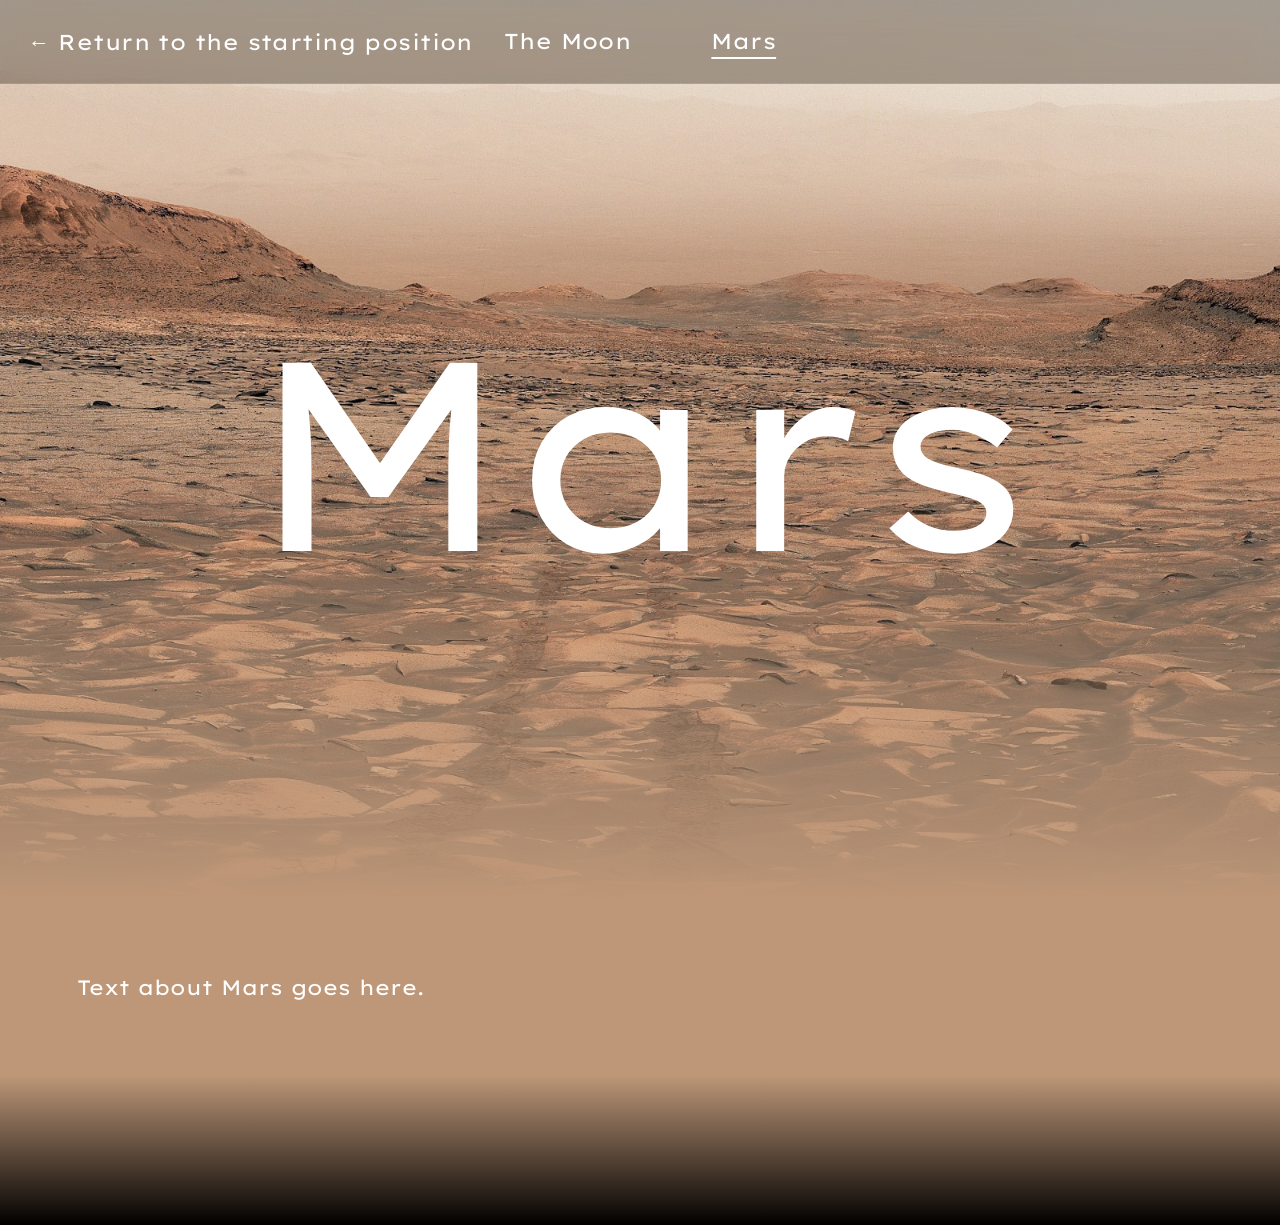
==== website/mars.html @ 8411e40c "Added moon.html, edited style.css, organized the code & separated it from images and other text file" ====
<!DOCTYPE html>
<html lang="en">
<head>
  <meta charset="UTF-8">
  <meta name="viewport" content="width=device-width, initial-scale=1.0">
  <title>Mars</title>

  <!-- Load the Lexend Exa font from Google Fonts -->
  <link rel="preconnect" href="https://fonts.googleapis.com">
  <link rel="preconnect" href="https://fonts.gstatic.com" crossorigin>
  <link href="https://fonts.googleapis.com/css2?family=Lexend+Exa:wght@300;400;500;700&display=swap" rel="stylesheet">

  <!-- Our own styles -->
  <link rel="stylesheet" href="style.css">
</head>
<body class="page-mars">

  <!-- Frosted top bar, stays on screen while scrolling -->
  <nav class="topbar">
    <a href="index.html" class="return-link">&larr; Return to the starting position</a>

    <div class="nav-center">
      <a href="moon.html">The Moon</a>
      <a href="mars.html" class="active">Mars</a>
    </div>
  </nav>

  <!-- Big picture at the top with "Mars" in the middle -->
  <header class="hero">
    <h1>Mars</h1>
  </header>

  <!-- Your actual page content goes here -->
  <main class="content">
    <p>Text about Mars goes here.</p>
  </main>

  <!-- Short fade from the page color into black at the very end -->
  <div class="fade-to-black"></div>

</body>
</html>
---- website/style.css ----
/* ---------- Page colors (each planet page picks its own) ---------- */

.page-mars {
  --page-color: #be9778;
  --page-color-clear: rgba(190, 151, 120, 0);
  --hero-image: url('images/mars.jpg');
}

.page-moon {
  --page-color: #8c8c8c;                 /* placeholder grey, change it! */
  --page-color-clear: rgba(140, 140, 140, 0);
  --hero-image: url('images/moon.jpg');
}

/* ---------- Whole page ---------- */

* {
  box-sizing: border-box;
}

html {
  scroll-behavior: smooth;
}

body {
  margin: 0;
  background-color: var(--page-color);
  color: #ffffff;
  font-family: 'Lexend Exa', sans-serif;
  line-height: 1.6;
}

/* ---------- Frosted top bar ---------- */

.topbar {
  position: fixed;
  top: 0;
  left: 0;
  width: 100%;
  height: 84px;                      /* about 1.5 cm on your screen (70px = 1.25 cm) */
  z-index: 1000;

  display: flex;
  justify-content: center;
  align-items: center;

  background: rgba(30, 20, 15, 0.35);
  backdrop-filter: blur(14px) saturate(140%);
  -webkit-backdrop-filter: blur(14px) saturate(140%);
  border-bottom: 1px solid rgba(255, 255, 255, 0.12);
}

.topbar a {
  color: #ffffff;
  text-decoration: none;
  font-size: 1.35rem;
  letter-spacing: 0.02em;
  transition: opacity 0.2s;
}

.topbar a:hover {
  opacity: 0.7;
}

.return-link {
  position: absolute;
  left: 28px;
  top: 50%;
  transform: translateY(-50%);
}

.nav-center {
  display: flex;
  gap: 80px;
}

.nav-center a.active {
  text-decoration: underline;
  text-underline-offset: 8px;
}

/* ---------- Picture at the top ---------- */

.hero {
  height: 100vh;
  display: flex;
  justify-content: center;
  align-items: center;

  background-image:
    linear-gradient(to bottom, var(--page-color-clear) 55%, var(--page-color) 100%),
    var(--hero-image);
  background-size: cover;
  background-position: center;
}

.hero h1 {
  margin: 0;
  font-size: clamp(5rem, 21vw, 20rem);
  font-weight: 400;
  color: #ffffff;
}

/* ---------- Page content ---------- */

.content {
  max-width: 1400px;
  margin: 0 auto;
  padding: 50px 6vw;
  font-size: 1.3rem;
}

/* ---------- Fade into black at the end ---------- */

.fade-to-black {
  height: 150px;
  background: linear-gradient(to bottom, var(--page-color), #000000);
}
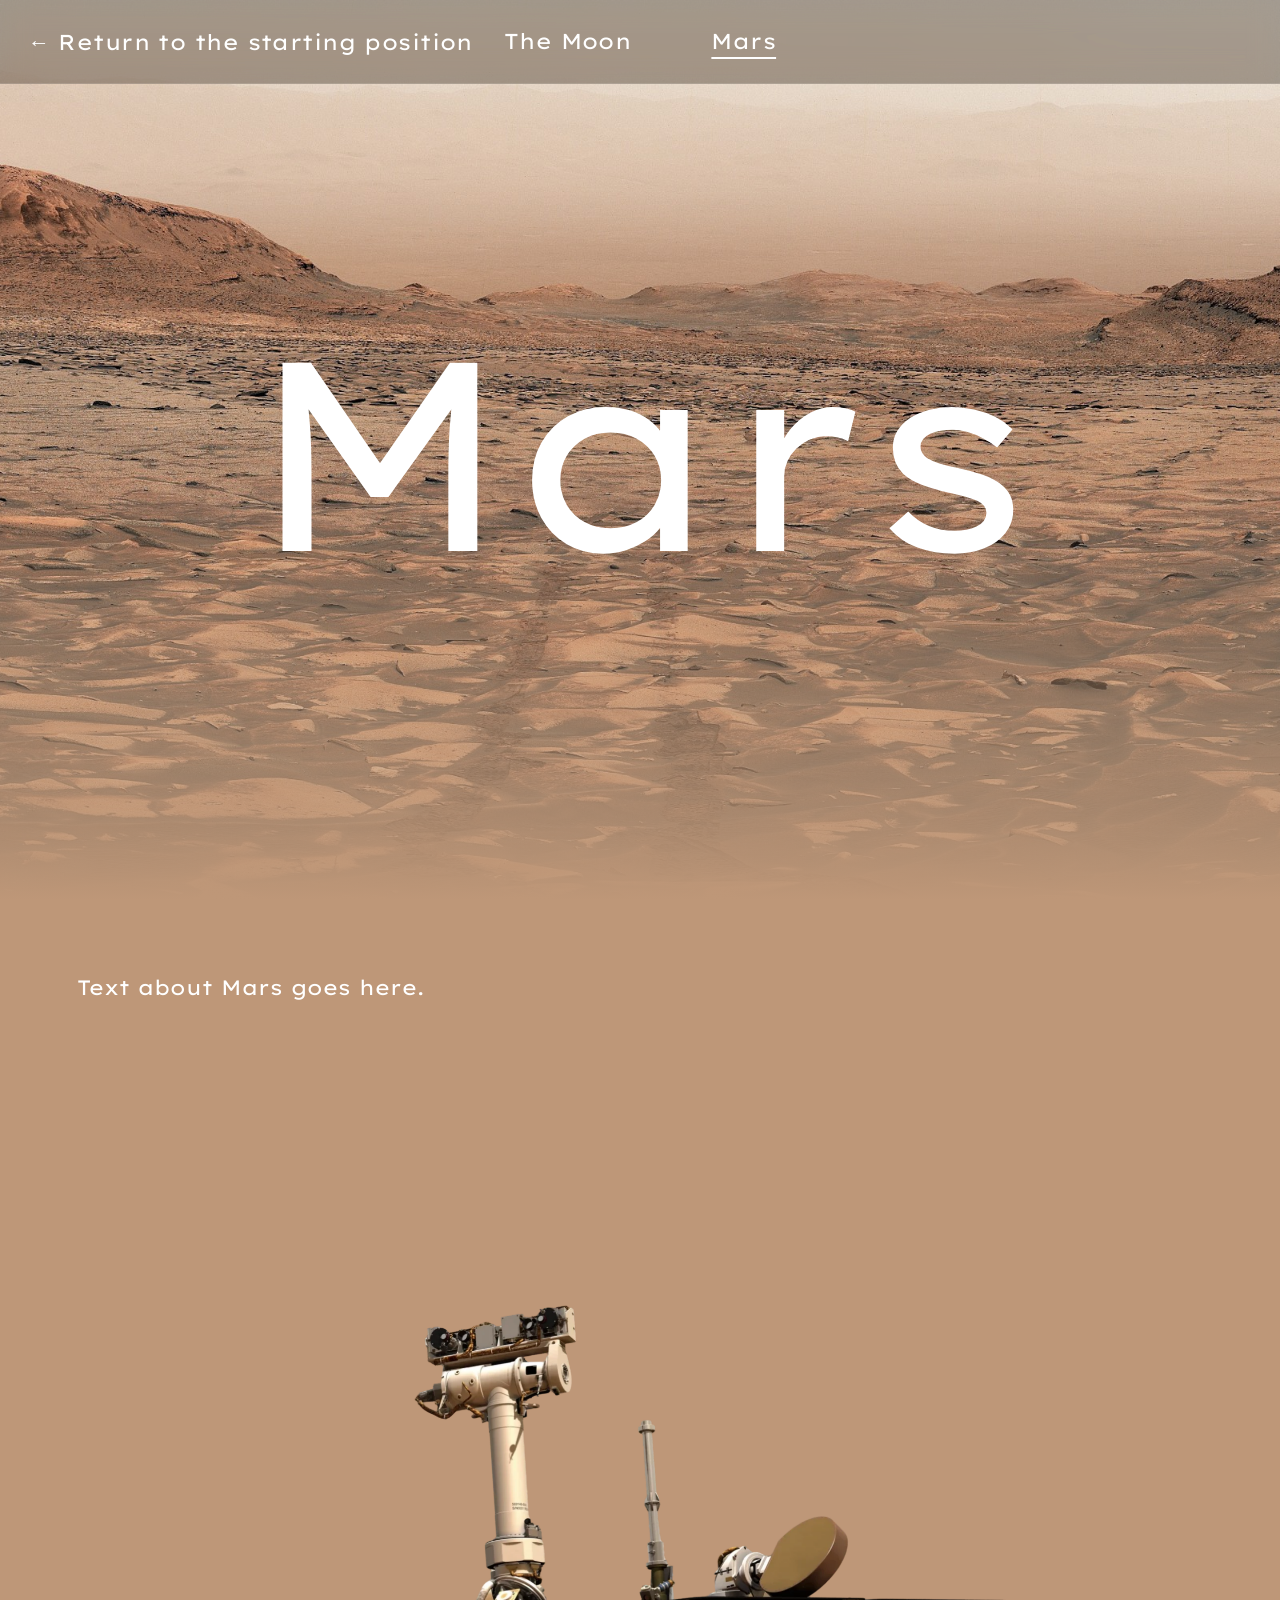
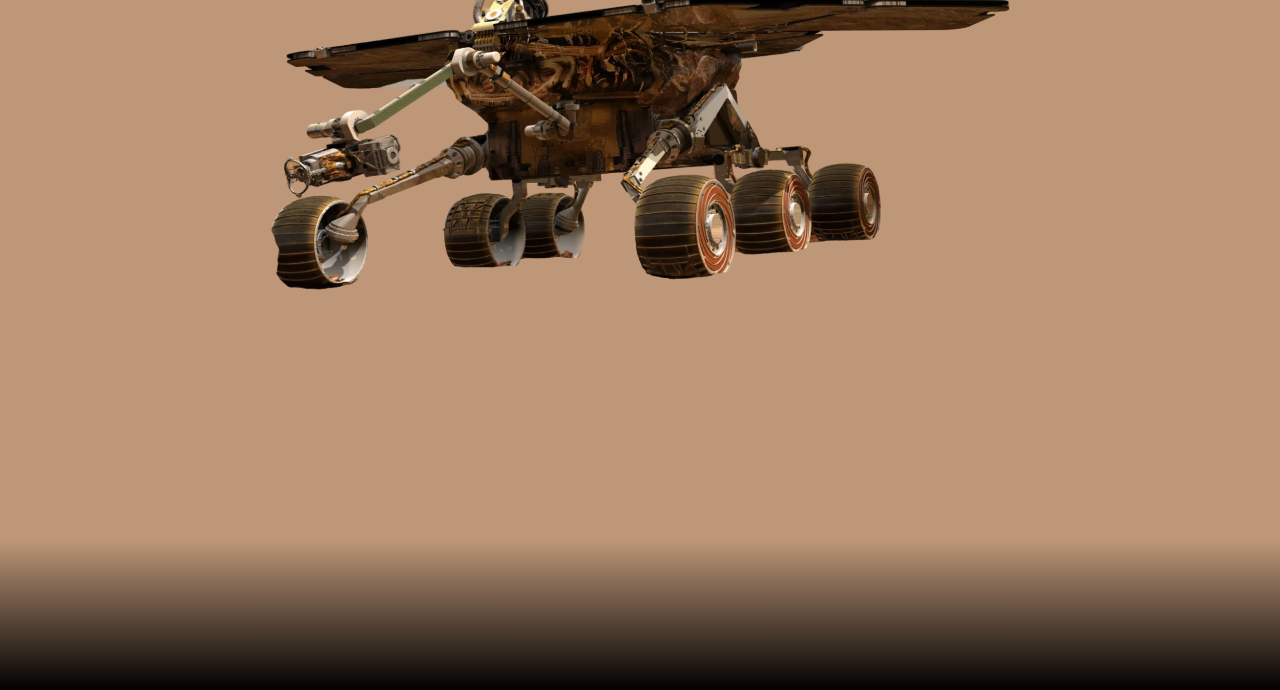
==== commit e91e7684: "Added an outline to some of the rover's part (Spirit & Oppy), not finished though. The dialogues' te" ====
--- a/website/mars.html
+++ b/website/mars.html
@@ -12,6 +12,8 @@
 
   <!-- Our own styles -->
   <link rel="stylesheet" href="style.css">
+  <!-- NEW: styles for the rover + dialogs -->
+  <link rel="stylesheet" href="rover.css">
 </head>
 <body class="page-mars">
 
@@ -33,10 +35,75 @@
   <!-- Your actual page content goes here -->
   <main class="content">
     <p>Text about Mars goes here.</p>
+
+    <!-- NEW: the rover. Hover a part to peek, click it to keep the dialog open -->
+    <section class="rover-section">
+      <div class="rover">
+
+        <!-- The whole rover picture -->
+        <img class="rover-img" src="images/rover.webp" alt="A Mars Exploration Rover">
+
+        <!-- Clickable parts. clip-path = a rough area around the part;
+             the white outline itself hugs the real edges of the picture. -->
+        <div class="part" data-part="wheels">
+          <img src="images/rover.webp" alt="" style="clip-path: polygon(0% 100%, 0% 83.2%, 10.9% 83.2%, 13.2% 82.1%, 19.1% 79.8%, 22.4% 77.1%, 24.4% 73.4%, 26.4% 71.8%, 29.8% 71.6%, 29.8% 80.3%, 47.7% 80.3%, 48.8% 78.4%, 50.3% 75%, 52.1% 71.5%, 55.4% 70.5%, 60.6% 63.8%, 62.2% 63.8%, 65.7% 74%, 72.6% 73.8%, 83.2% 77.1%, 83.2% 100%)">
+        </div>
+
+        <div class="part" data-part="pancam">
+          <img src="images/rover.webp" alt="" style="clip-path: polygon(19.8% 0%, 43.6% 0%, 43.6% 8.2%, 38% 9.2%, 21.1% 11.9%, 19.8% 11.9%)">
+        </div>
+
+        <!-- Dialogs. data-part must match the part above it belongs to. -->
+        <div class="info" data-part="wheels">
+          <div class="bubble">
+            <h3>Rocker-bogie system</h3>
+            <div class="bubble-body">
+              <img src="images/mars.jpg" alt="">
+              <p>Mobility system had to fit inside the lander for the journey to Mars. After landing, it unfolded and locked into place so the rovers could drive away.</p>
+            </div>
+          </div>
+        </div>
+
+        <div class="info" data-part="pancam">
+          <div class="bubble">
+            <h3>Pancam</h3>
+            <div class="bubble-body">
+              <p>To make a color picture, the Pancam takes three pictures of the same scene: one through a <span class="c-red">red</span> filter, <span class="c-green">green</span> filter, <span class="c-blue">blue</span> filter, and combines them into one color image.</p>
+              <img src="images/mars.jpg" alt="">
+            </div>
+          </div>
+          <!-- Optional extra box under the rover. Delete it if a part doesn't need one. -->
+          <div class="note">
+            <p>The cameras also use filters that detect light at wavelengths from about 400 to 1,100 nanometres. Some of this light, called near-infrared, is invisible to our eyes. Different rocks and soils reflect light differently at different wavelengths and identify them.</p>
+            <img src="images/mars.jpg" alt="">
+          </div>
+        </div>
+
+      </div>
+    </section>
   </main>
 
   <!-- Short fade from the page color into black at the very end -->
   <div class="fade-to-black"></div>
 
+  <!-- NEW: the filter that draws the thick outline around rover parts -->
+  <svg width="0" height="0" style="position: absolute" aria-hidden="true">
+    <filter id="rover-outline" x="-10%" y="-10%" width="120%" height="120%">
+      <feGaussianBlur in="SourceAlpha" stdDeviation="4"/>
+      <feComponentTransfer result="fat">
+        <feFuncA type="linear" slope="20" intercept="-1"/>
+      </feComponentTransfer>
+      <feFlood flood-color="#ffffff"/>
+      <feComposite in2="fat" operator="in"/>
+      <feMerge>
+        <feMergeNode/>
+        <feMergeNode in="SourceGraphic"/>
+      </feMerge>
+    </filter>
+  </svg>
+
+  <!-- NEW: makes the rover parts clickable -->
+  <script src="rover.js"></script>
+
 </body>
 </html>
--- a/website/style.css
+++ b/website/style.css
@@ -1,15 +1,17 @@
-/* ---------- Page colors (each planet page picks its own) ---------- */
+/* ---------- Page settings (each page picks its own) ---------- */
 
 .page-mars {
   --page-color: #be9778;
-  --page-color-clear: rgba(190, 151, 120, 0);
   --hero-image: url('images/mars.jpg');
+  --hero-overlay: linear-gradient(to bottom, rgba(190, 151, 120, 0) 55%, #be9778 100%);
+  --bar-tint: rgba(30, 20, 15, 0.35);      /* warm brown tint */
 }
 
 .page-moon {
-  --page-color: #8c8c8c;                 /* placeholder grey, change it! */
-  --page-color-clear: rgba(140, 140, 140, 0);
+  --page-color: #010101;
   --hero-image: url('images/moon.jpg');
+  --hero-overlay: none;                     /* photo already ends in black, no blend */
+  --bar-tint: rgba(20, 20, 20, 0.35);      /* neutral grey tint */
 }
 
 /* ---------- Whole page ---------- */
@@ -44,10 +46,11 @@
   justify-content: center;
   align-items: center;
 
-  background: rgba(30, 20, 15, 0.35);
+  background: var(--bar-tint, rgba(30, 20, 15, 0.35));
   backdrop-filter: blur(14px) saturate(140%);
   -webkit-backdrop-filter: blur(14px) saturate(140%);
   border-bottom: 1px solid rgba(255, 255, 255, 0.12);
+  view-transition-name: topbar;      /* keeps the bar steady when switching pages */
 }
 
 .topbar a {
@@ -87,9 +90,7 @@
   justify-content: center;
   align-items: center;
 
-  background-image:
-    linear-gradient(to bottom, var(--page-color-clear) 55%, var(--page-color) 100%),
-    var(--hero-image);
+  background-image: var(--hero-overlay), var(--hero-image);
   background-size: cover;
   background-position: center;
 }
@@ -99,6 +100,19 @@
   font-size: clamp(5rem, 21vw, 20rem);
   font-weight: 400;
   color: #ffffff;
+  user-select: none;
+  animation: rise-in 0.6s cubic-bezier(0.22, 1, 0.36, 1) both;
+}
+
+@keyframes rise-in {
+  from {
+    opacity: 0;
+    transform: translateY(40px) scale(0.92);
+  }
+  to {
+    opacity: 1;
+    transform: translateY(0) scale(1);
+  }
 }
 
 /* ---------- Page content ---------- */
@@ -114,5 +128,28 @@
 
 .fade-to-black {
   height: 150px;
-  background: linear-gradient(to bottom, var(--page-color), #000000);
+  background: linear-gradient(to bottom, var(--page-color), var(--end-color, #000000));
 }
+
+/* ---------- Smooth switching between pages ---------- */
+
+@view-transition {
+  navigation: auto;
+}
+
+::view-transition-old(root),
+::view-transition-new(root) {
+  animation-duration: 0.4s;
+}
+
+/* ---------- Respect people who turn off animations ---------- */
+
+@media (prefers-reduced-motion: reduce) {
+  .hero h1 {
+    animation: none;
+  }
+
+  @view-transition {
+    navigation: none;
+  }
+}
--- a/website/rover.css
+++ b/website/rover.css
@@ -0,0 +1,176 @@
+/* ==========================================================
+   ROVER + DIALOGS  (Mars page)
+   Hover a part = peek at it.  Click a part = it stays open.
+   ========================================================== */
+
+/* Space above the rover (for the dialog) and below it (for the note) */
+.rover-section {
+  padding: 270px 0 190px;
+}
+
+/* The box everything is positioned in. Same size as the rover picture. */
+.rover {
+  position: relative;
+  max-width: 760px;
+  margin: 0 auto;
+
+  /* Where the top of the rover's head is, in % of the picture.
+     The dialog's little arrow points here. */
+  --head-x: 31.7%;
+  --head-top: 1.2%;
+}
+
+.rover img {
+  display: block;
+  width: 100%;
+  height: auto;
+  user-select: none;
+  -webkit-user-drag: none;
+}
+
+/* ---------- Clickable parts + their outline ---------- */
+
+/* Each part is a copy of the rover picture laid exactly on top,
+   cut down to just that part (clip-path in the HTML).
+   The SVG filter #rover-outline draws a thick white line
+   around whatever is left, so it hugs the real shape. */
+.part {
+  position: absolute;
+  inset: 0;
+  opacity: 0;                         /* invisible until hovered/clicked */
+  pointer-events: none;               /* only the cut-out picture is clickable... */
+  filter: url(#rover-outline) drop-shadow(0 3px 6px rgba(60, 30, 10, 0.35));
+}
+
+.part img {
+  pointer-events: auto;               /* ...this one */
+  cursor: pointer;
+}
+
+.part.on {
+  opacity: 1;
+  animation: rover-fade-in 0.2s ease-out;
+}
+
+/* ---------- The dialog ---------- */
+
+/* One .info per part. Covers the rover box so its children can be
+   placed relative to the rover. The shadow goes on this wrapper so
+   the bubble and its arrow share one smooth shadow. */
+.info {
+  display: none;
+  position: absolute;
+  inset: 0;
+  z-index: 5;
+  pointer-events: none;               /* don't block hovering the parts */
+  color: #5b3a24;
+  font-size: 0.85rem;
+  line-height: 1.55;
+  filter: drop-shadow(0 8px 14px rgba(70, 35, 15, 0.28));
+}
+
+.info.on {
+  display: block;
+  animation: rover-pop-in 0.25s ease-out;    /* fade in only, no fade out */
+}
+
+/* The arrow under the bubble, pointing at the rover's head */
+.info::after {
+  content: '';
+  position: absolute;
+  left: var(--head-x);
+  bottom: calc(100% - var(--head-top) + 12px);
+  width: 26px;
+  height: 26px;
+  background: #fdf5ea;
+  border-bottom-right-radius: 6px;
+  transform: translateX(-50%) rotate(45deg);
+}
+
+/* The bubble itself. Sits on top of the head and grows UPWARDS,
+   and gets as wide as its content needs (up to max-width). */
+.bubble,
+.note {
+  position: absolute;
+  left: 0;
+  right: 0;
+  margin: 0 auto;
+  width: fit-content;
+  pointer-events: auto;
+  background: #fdf5ea;
+  border-radius: 26px;
+}
+
+.bubble {
+  bottom: calc(100% - var(--head-top) + 26px);
+  max-width: min(540px, 100%);
+  padding: 16px 22px 20px;
+}
+
+.bubble h3 {
+  margin: 0 0 10px;
+  text-align: center;
+  font-size: 1rem;
+  font-weight: 700;
+  letter-spacing: 0.06em;
+  text-transform: uppercase;
+  color: #c4572a;
+}
+
+/* Text + picture side by side. Order = the order in the HTML. */
+.bubble-body,
+.note {
+  display: flex;
+  align-items: center;
+  gap: 16px;
+}
+
+.bubble p,
+.note p {
+  margin: 0;
+}
+
+/* Little "sticker" style pictures */
+.bubble img,
+.note img {
+  width: 150px;
+  max-width: 40%;
+  flex-shrink: 0;
+  border: 4px solid #ffffff;
+  border-radius: 14px;
+  box-shadow: 0 3px 8px rgba(0, 0, 0, 0.18);
+  rotate: -2deg;
+}
+
+/* Optional extra box under the rover */
+.note {
+  top: calc(100% + 22px);
+  max-width: min(640px, 100%);
+  padding: 14px 18px;
+  font-size: 0.75rem;
+}
+
+/* Colored words, e.g. <span class="c-red">red</span> */
+.c-red   { color: #d63a3a; }
+.c-green { color: #3a9e4a; }
+.c-blue  { color: #3a6fd6; }
+
+/* ---------- Animations ---------- */
+
+@keyframes rover-fade-in {
+  from { opacity: 0; }
+}
+
+@keyframes rover-pop-in {
+  from {
+    opacity: 0;
+    transform: translateY(8px);
+  }
+}
+
+@media (prefers-reduced-motion: reduce) {
+  .part.on,
+  .info.on {
+    animation: none;
+  }
+}
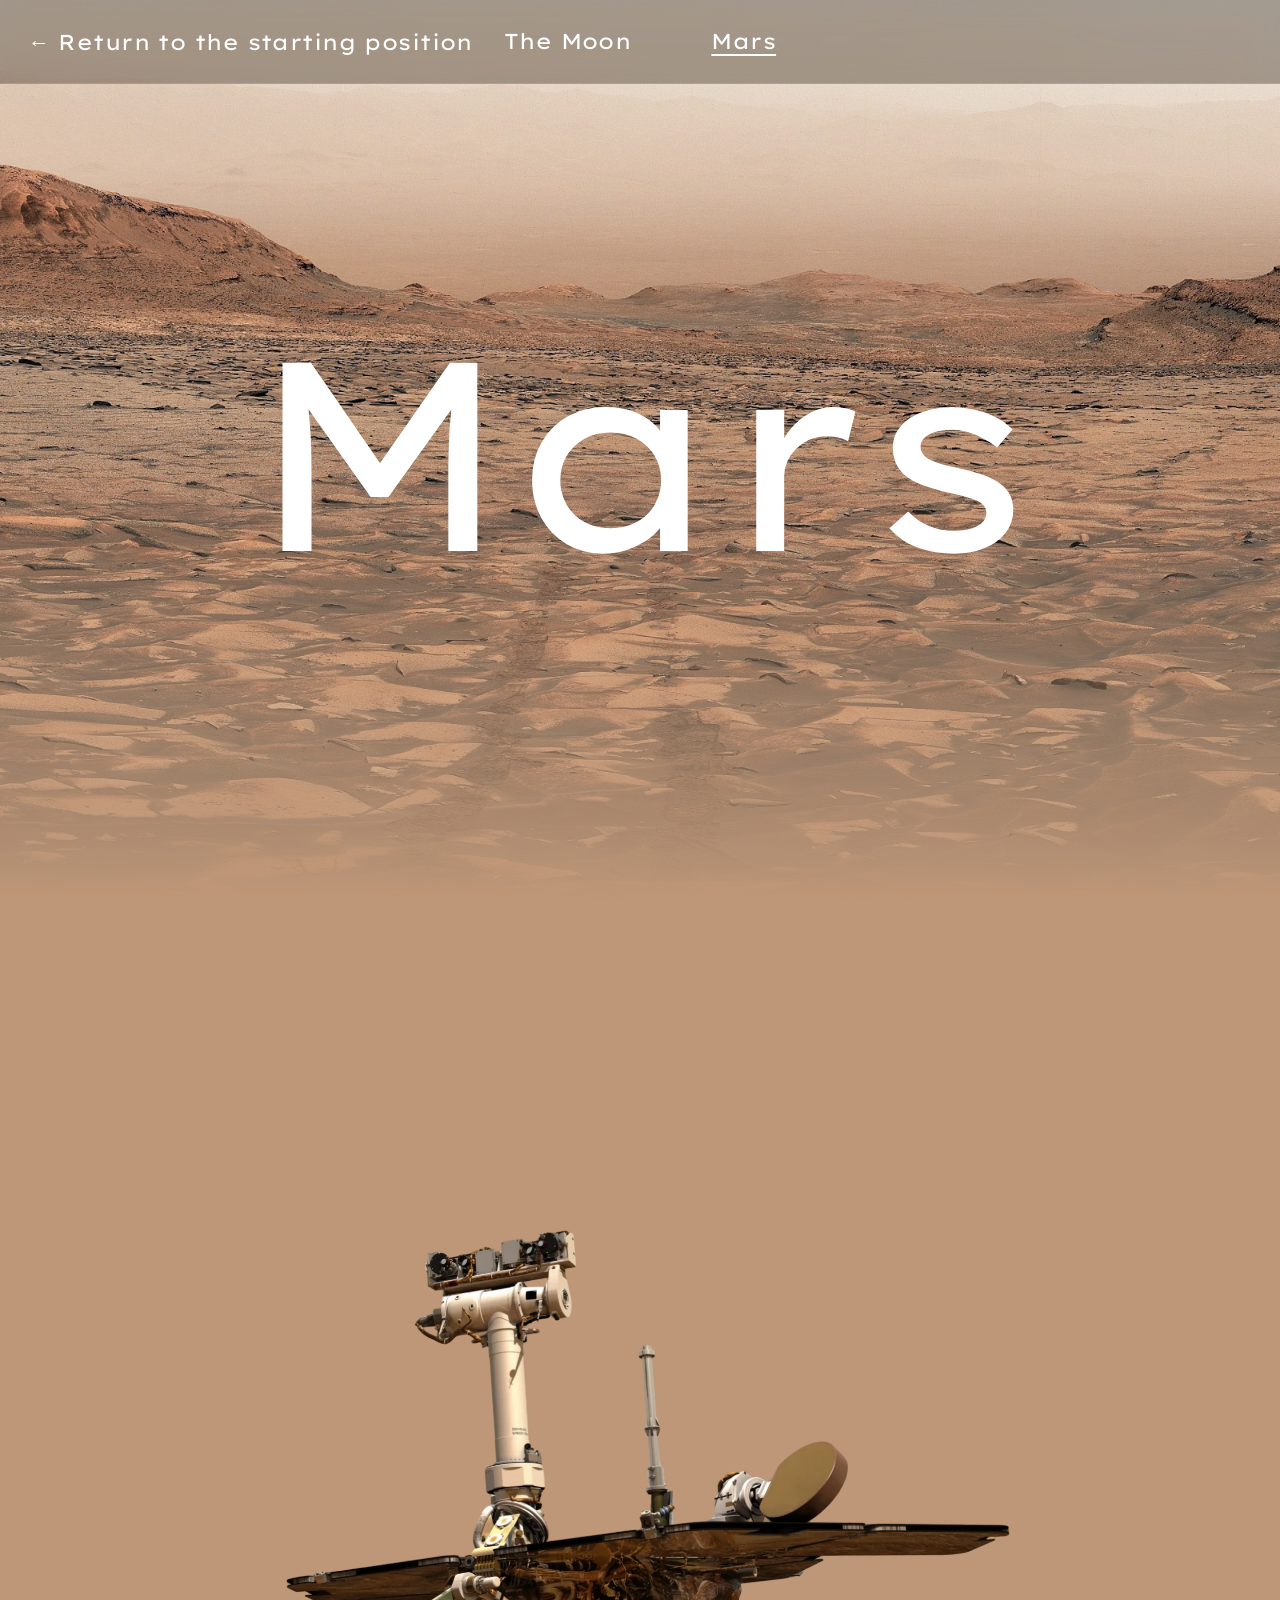
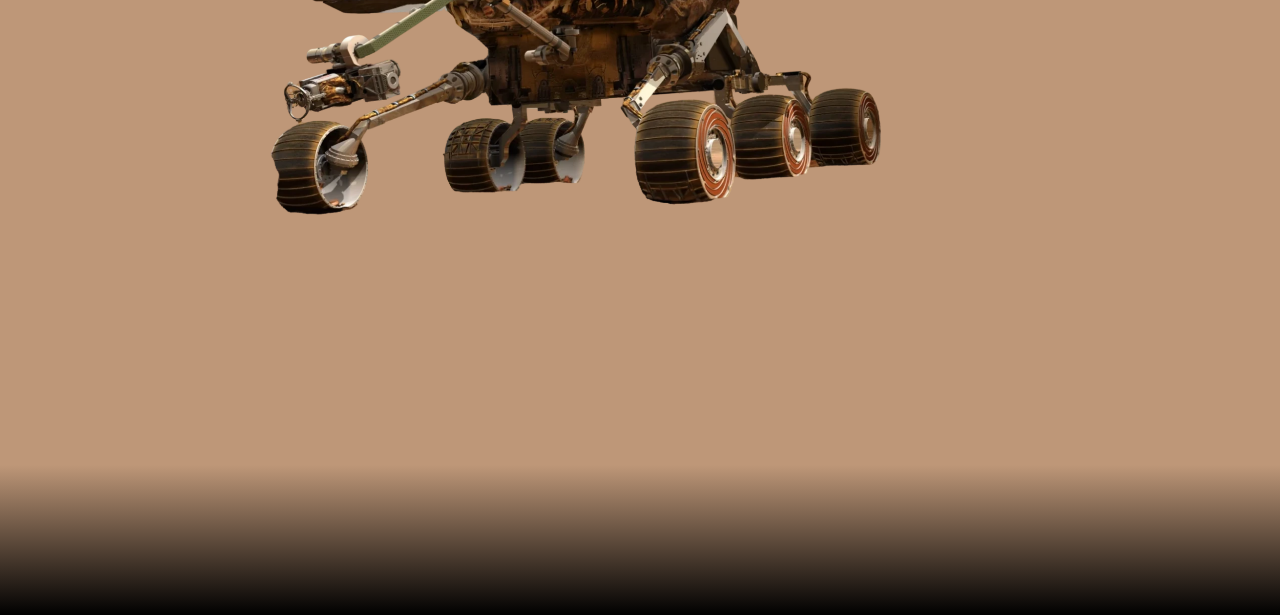
==== commit 0f1f1270: "Added stars on the homepage for the background, fixed the Moon page + addition to the info" ====
--- a/website/mars.html
+++ b/website/mars.html
@@ -34,8 +34,6 @@
 
   <!-- Your actual page content goes here -->
   <main class="content">
-    <p>Text about Mars goes here.</p>
-
     <!-- NEW: the rover. Hover a part to peek, click it to keep the dialog open -->
     <section class="rover-section">
       <div class="rover">
--- a/website/style.css
+++ b/website/style.css
@@ -5,6 +5,11 @@
   --hero-image: url('images/mars.jpg');
   --hero-overlay: linear-gradient(to bottom, rgba(190, 151, 120, 0) 55%, #be9778 100%);
   --bar-tint: rgba(30, 20, 15, 0.35);      /* warm brown tint */
+}
+
+.page-home {
+  --page-color: #2c214e;
+  --bar-tint: rgba(20, 14, 40, 0.35);      /* dark purple tint */
 }
 
 .page-moon {
@@ -77,9 +82,9 @@
   gap: 80px;
 }
 
-.nav-center a.active {
+.topbar a.active {
   text-decoration: underline;
-  text-underline-offset: 8px;
+  text-underline-offset: 5px;
 }
 
 /* ---------- Picture at the top ---------- */
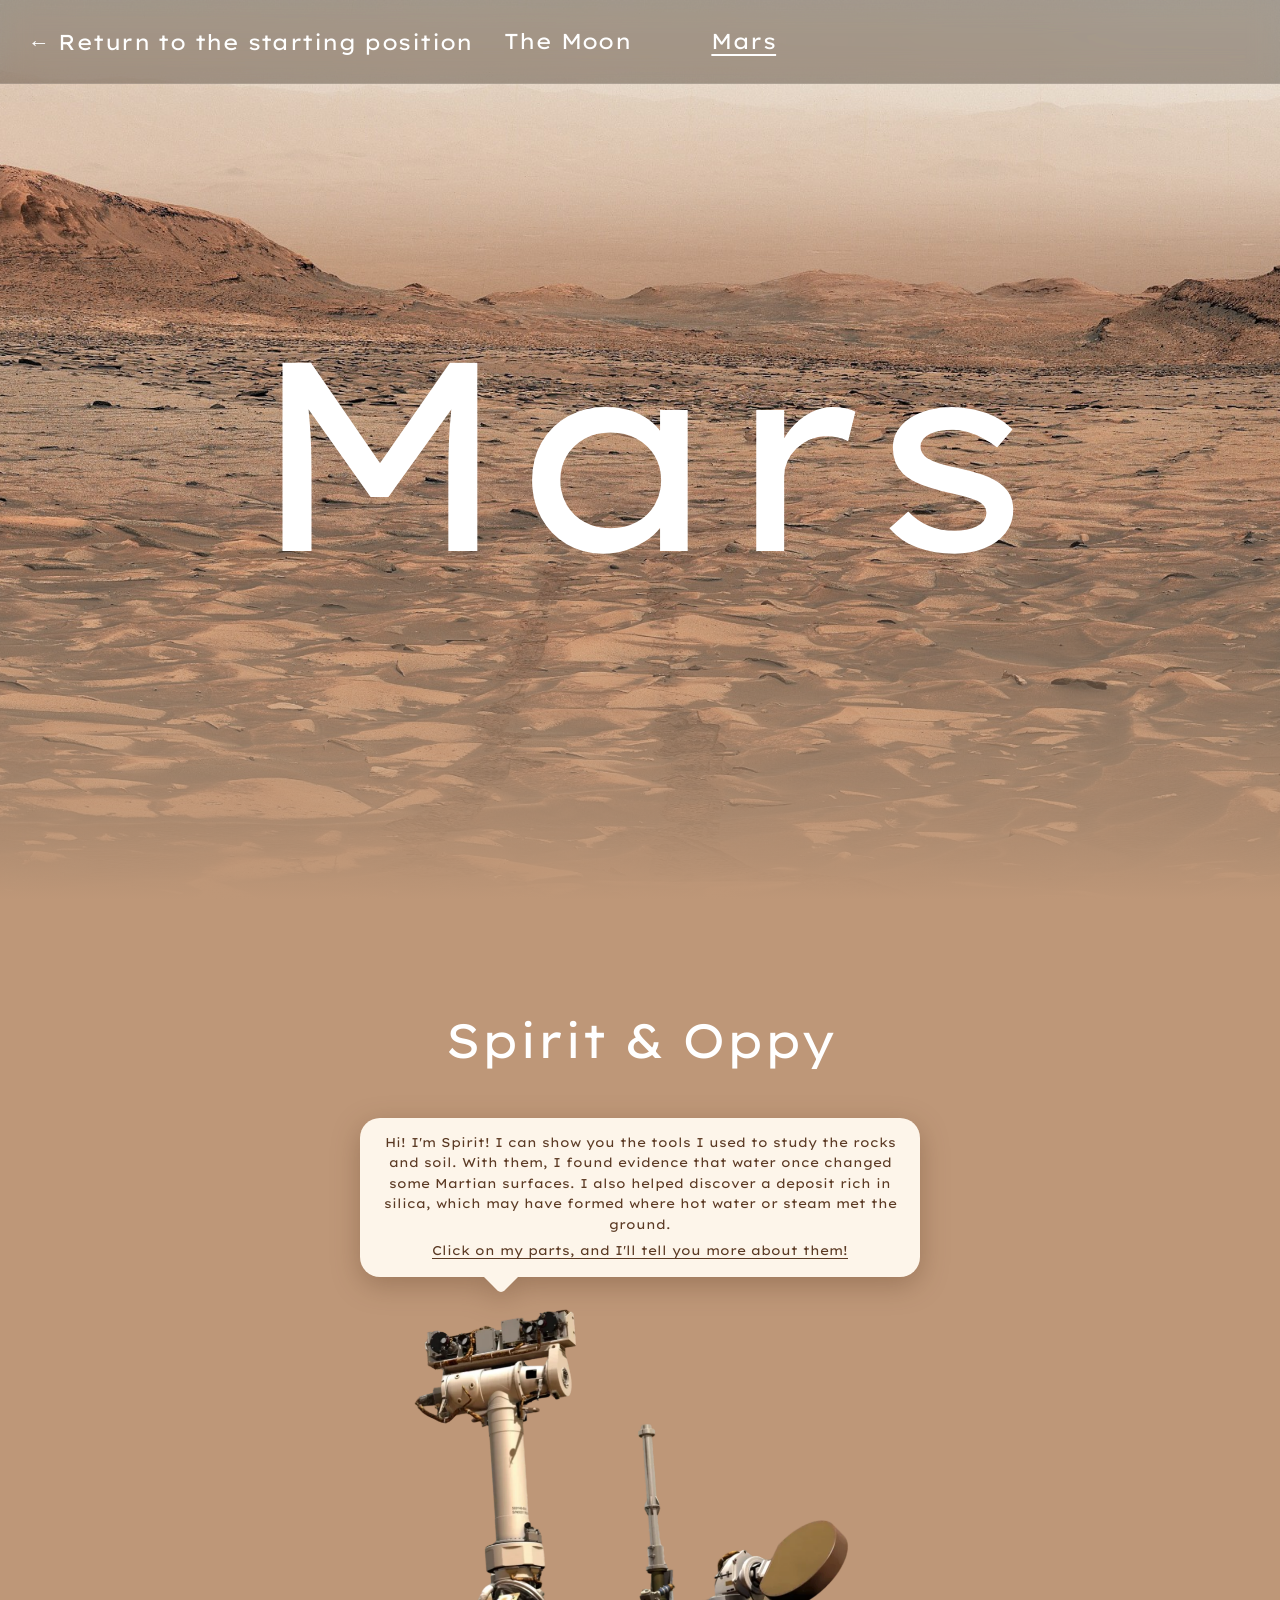
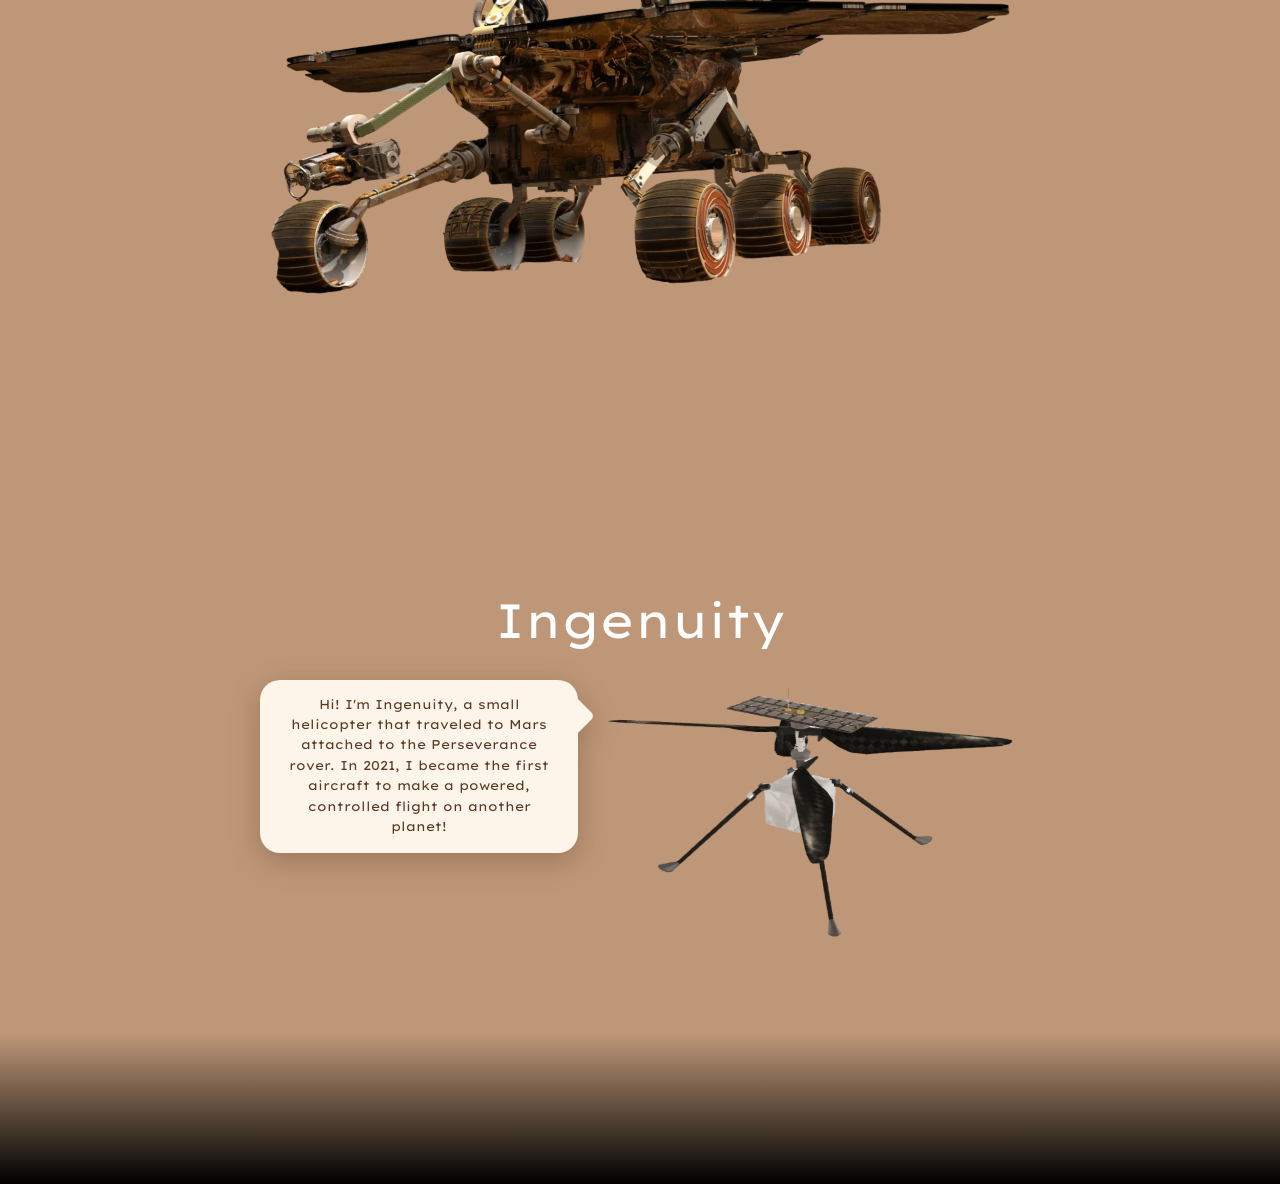
==== commit 302ca9a9: "Added more info on the Mars page, , fixed some bugs. Mobile version planned, but not yet started" ====
--- a/website/mars.html
+++ b/website/mars.html
@@ -12,8 +12,8 @@
 
   <!-- Our own styles -->
   <link rel="stylesheet" href="style.css">
-  <!-- NEW: styles for the rover + dialogs -->
-  <link rel="stylesheet" href="rover.css">
+  <!-- NEW: styles for the pictures with clickable parts + dialogs -->
+  <link rel="stylesheet" href="figures.css">
 </head>
 <body class="page-mars">
 
@@ -34,12 +34,36 @@
 
   <!-- Your actual page content goes here -->
   <main class="content">
-    <!-- NEW: the rover. Hover a part to peek, click it to keep the dialog open -->
-    <section class="rover-section">
-      <div class="rover">
+    <!-- NEW: Spirit & Oppy. Hover a part to peek, click it to keep the dialog open -->
+    <h2 class="figure-title">Spirit &amp; Oppy</h2>
 
-        <!-- The whole rover picture -->
-        <img class="rover-img" src="images/rover.webp" alt="A Mars Exploration Rover">
+    <section class="figure fig-mer">
+      <!-- Dialogs above the rover. data-part must match the part it belongs to.
+           "default" shows when nothing is picked. -->
+      <div class="bubbles">
+        <div class="bubble" data-part="default">
+          <p>Hi! I'm Spirit! I can show you the tools I used to study the rocks and soil. With them, I found evidence that water once changed some Martian surfaces. I also helped discover a deposit rich in silica, which may have formed where hot water or steam met the ground.</p>
+          <p class="hint">Click on my parts, and I'll tell you more about them!</p>
+        </div>
+
+        <div class="bubble" data-part="wheels">
+          <h3>Rocker-bogie system</h3>
+          <div class="bubble-body">
+            <img src="images/rocker-bogie.webp" alt="">
+            <p>My mobility system folded up to fit inside my lander for the trip to Mars. After landing, it unfolded and locked into place, ready to carry me across the surface.</p>
+          </div>
+        </div>
+
+        <div class="bubble" data-part="pancam">
+          <div class="bubble-body">
+            <p>To make a color picture, my Pancam takes three pictures of the same scene: one through a <span class="c-red">red</span> filter, one through a <span class="c-green">green</span> filter, and one through a <span class="c-blue">blue</span> filter. A computer combines them into one color image.</p>
+            <img src="images/pancam-color.webp" alt="">
+          </div>
+        </div>
+      </div>
+
+      <div class="figure-picture">
+        <img src="images/rover.webp" alt="A Mars Exploration Rover">
 
         <!-- Clickable parts. clip-path = a rough area around the part;
              the white outline itself hugs the real edges of the picture. -->
@@ -48,35 +72,54 @@
         </div>
 
         <div class="part" data-part="pancam">
-          <img src="images/rover.webp" alt="" style="clip-path: polygon(19.8% 0%, 43.6% 0%, 43.6% 8.2%, 38% 9.2%, 21.1% 11.9%, 19.8% 11.9%)">
+          <img src="images/rover.webp" alt="" style="clip-path: polygon(19.8% 0%, 44.2% 0%, 44.2% 17.4%, 37.1% 17.7%, 35.5% 20.3%, 19.8% 20.3%)">
+        </div>
+      </div>
+
+      <!-- Extra boxes UNDER the rover. Only shows with its part. -->
+      <div class="notes">
+        <div class="bubble" data-part="pancam">
+          <div class="bubble-body">
+            <p>Pancam also uses filters to detect light at wavelengths from about 400 to 1,100 nanometers. Some of this light is near-infrared, which our eyes cannot see. Different rocks and soils reflect light differently, and scientists study these patterns to help identify what they are made of.</p>
+            <img class="cutout" src="images/pancam-head.webp" alt="">
+          </div>
+        </div>
+      </div>
+    </section>
+
+    <!-- NEW: Ingenuity. Dialog on the left, arrow pointing at the helicopter -->
+    <h2 class="figure-title">Ingenuity</h2>
+
+    <section class="figure fig-ingenuity fig-side">
+      <div class="bubbles">
+        <div class="bubble" data-part="default">
+          <p>Hi! I'm Ingenuity, a small helicopter that traveled to Mars attached to the Perseverance rover. In 2021, I became the first aircraft to make a powered, controlled flight on another planet!</p>
         </div>
 
-        <!-- Dialogs. data-part must match the part above it belongs to. -->
-        <div class="info" data-part="wheels">
-          <div class="bubble">
-            <h3>Rocker-bogie system</h3>
-            <div class="bubble-body">
-              <img src="images/mars.jpg" alt="">
-              <p>Mobility system had to fit inside the lander for the journey to Mars. After landing, it unfolded and locked into place so the rovers could drive away.</p>
-            </div>
+        <div class="bubble" data-part="panel">
+          <div class="bubble-body">
+            <img class="cutout" src="images/solar-panel.webp" alt="">
+            <p>I used my solar panel to charge my batteries. They gave me the energy to fly and to run the heaters that kept me warm at night.</p>
           </div>
         </div>
 
-        <div class="info" data-part="pancam">
-          <div class="bubble">
-            <h3>Pancam</h3>
-            <div class="bubble-body">
-              <p>To make a color picture, the Pancam takes three pictures of the same scene: one through a <span class="c-red">red</span> filter, <span class="c-green">green</span> filter, <span class="c-blue">blue</span> filter, and combines them into one color image.</p>
-              <img src="images/mars.jpg" alt="">
-            </div>
-          </div>
-          <!-- Optional extra box under the rover. Delete it if a part doesn't need one. -->
-          <div class="note">
-            <p>The cameras also use filters that detect light at wavelengths from about 400 to 1,100 nanometres. Some of this light, called near-infrared, is invisible to our eyes. Different rocks and soils reflect light differently at different wavelengths and identify them.</p>
-            <img src="images/mars.jpg" alt="">
-          </div>
+        <div class="bubble" data-part="rotors">
+          <p>I had four carbon-fiber blades arranged in two rotors. They spun in opposite directions at about 2,400 revolutions per minute. Mars has very thin air, so my rotors had to spin fast to push enough air to lift me.</p>
+        </div>
+      </div>
+
+      <div class="figure-picture">
+        <img src="images/ingenuity.webp" alt="The Ingenuity Mars helicopter">
+
+        <div class="part" data-part="panel">
+          <img src="images/ingenuity.webp" alt="" style="clip-path: polygon(29.9% 10.5%, 39.1% 5.5%, 66.6% 14.3%, 60% 20.2%)">
         </div>
 
+        <!-- Two pieces: the top rotor + hub, and the lower blade hanging down -->
+        <div class="part" data-part="rotors">
+          <img src="images/ingenuity.webp" alt="" style="clip-path: polygon(0% 11.4%, 29.6% 10.9%, 59.9% 20.4%, 66.8% 15%, 100% 19%, 100% 30.4%, 52.7% 30.4%, 52.7% 34%, 44.9% 34%, 41.3% 29.7%, 0% 21.4%)">
+          <img src="images/ingenuity.webp" alt="" style="clip-path: polygon(47.2% 33.5%, 45.7% 35.6%, 47.9% 47.5%, 49% 61.8%, 49.7% 68.4%, 51.6% 69.6%, 53.9% 67.9%, 54.9% 59.4%, 55.4% 47.5%, 55.8% 43.2%, 53.4% 39.4%, 50.9% 35.6%, 48.7% 33.3%)">
+        </div>
       </div>
     </section>
   </main>
@@ -84,9 +127,9 @@
   <!-- Short fade from the page color into black at the very end -->
   <div class="fade-to-black"></div>
 
-  <!-- NEW: the filter that draws the thick outline around rover parts -->
+  <!-- NEW: the filter that draws the thick outline around the parts -->
   <svg width="0" height="0" style="position: absolute" aria-hidden="true">
-    <filter id="rover-outline" x="-10%" y="-10%" width="120%" height="120%">
+    <filter id="outline" x="-10%" y="-10%" width="120%" height="120%">
       <feGaussianBlur in="SourceAlpha" stdDeviation="4"/>
       <feComponentTransfer result="fat">
         <feFuncA type="linear" slope="20" intercept="-1"/>
@@ -100,8 +143,8 @@
     </filter>
   </svg>
 
-  <!-- NEW: makes the rover parts clickable -->
-  <script src="rover.js"></script>
+  <!-- NEW: makes the parts clickable -->
+  <script src="figures.js"></script>
 
 </body>
 </html>
--- a/website/figures.css
+++ b/website/figures.css
@@ -0,0 +1,332 @@
+/* ==========================================================
+   FIGURES: pictures with clickable parts + talking dialogs
+   Used on the Moon AND Mars pages.
+   Hover a part = peek, click a part = it stays open.
+   When nothing is picked, the "default" dialog shows.
+   ========================================================== */
+
+/* ---------- Colors (each page gets its own) ---------- */
+
+/* Mars: cream dialogs with a warm shadow */
+.figure {
+  --bubble-bg: #fdf5ea;
+  --bubble-text: #5b3a24;
+  --bubble-title: #c4572a;
+  --bubble-shadow: drop-shadow(0 8px 14px rgba(70, 35, 15, 0.28));
+  --outline-shadow: drop-shadow(0 3px 6px rgba(60, 30, 10, 0.35));
+}
+
+/* Moon: dark grey dialogs with a soft LIGHT shadow, so they show on black */
+.page-moon .figure {
+  --bubble-bg: #3d3d3d;
+  --bubble-text: #ffffff;
+  --bubble-title: #ffffff;
+  --bubble-shadow: drop-shadow(0 4px 16px rgba(255, 255, 255, 0.22));
+  --outline-shadow: drop-shadow(0 0 6px rgba(255, 255, 255, 0.35));
+}
+
+/* ---------- Headings ---------- */
+
+.figure-title {
+  margin: 60px 0 30px;
+  text-align: center;
+  font-size: clamp(1.8rem, 4.5vw, 3rem);
+  font-weight: 400;
+  line-height: 1.25;
+  user-select: none;
+}
+
+.figure-subtitle {
+  margin: 70px 0 30px;
+  text-align: center;
+  font-size: clamp(1.4rem, 3vw, 2rem);
+  font-weight: 400;
+  user-select: none;
+}
+
+/* ---------- One figure = dialogs + picture (+ boxes under it) ---------- */
+
+.figure {
+  /* How wide the picture gets */
+  --fig-w: min(var(--max-w, 520px), 100%);
+  /* Where the dialog's arrow points: 0 = left edge of picture, 1 = right edge */
+  --tail-x: 0.5;
+  /* How far the dialog reaches down INTO the picture (in picture widths) */
+  --overlap: 0;
+  /* The arrow's spot, worked out from the numbers above. Don't touch. */
+  --tail-pos: calc(50% + (var(--tail-x) - 0.5) * var(--fig-w));
+
+  margin: 0 auto 40px;
+}
+
+/* All dialogs of one figure sit on top of each other in the SAME spot.
+   That spot is as tall as the tallest dialog, so a long text
+   never covers the heading above it. */
+.bubbles,
+.notes {
+  display: grid;
+  grid-template-columns: minmax(0, 1fr);   /* the cell never grows wider than the page */
+  position: relative;
+  z-index: 2;
+  pointer-events: none;               /* don't block hovering the parts */
+  filter: var(--bubble-shadow);
+}
+
+.bubbles {
+  padding-bottom: 22px;               /* room for the arrow */
+  margin-bottom: calc(var(--overlap) * var(--fig-w) * -1);
+}
+
+/* Boxes UNDER the picture (like the extra Pancam box) */
+.notes {
+  margin-top: 22px;
+}
+
+.bubble {
+  grid-area: 1 / 1;                   /* everyone in the same cell */
+  align-self: end;                    /* short dialogs sit near the arrow */
+  justify-self: center;
+  width: fit-content;                 /* as wide as the text needs... */
+  max-width: min(560px, 100%);        /* ...up to this */
+  visibility: hidden;
+  pointer-events: auto;
+
+  background: var(--bubble-bg);
+  color: var(--bubble-text);
+  border-radius: 20px;
+  padding: 14px 22px 16px;
+  font-size: 0.8rem;
+  line-height: 1.6;
+  text-align: center;
+}
+
+.notes .bubble {
+  align-self: start;
+  max-width: min(640px, 100%);
+  font-size: 0.75rem;
+}
+
+.bubble.on {
+  visibility: visible;
+  animation: figure-pop-in 0.25s ease-out;   /* fade in only, no fade out */
+}
+
+/* The little arrow, pointing down at the picture */
+.bubbles::after {
+  content: '';
+  position: absolute;
+  left: var(--tail-pos);
+  bottom: 10px;
+  width: 24px;
+  height: 24px;
+  background: var(--bubble-bg);
+  border-bottom-right-radius: 5px;
+  transform: translateX(-50%) rotate(45deg);
+}
+
+.bubble h3 {
+  margin: 0 0 8px;
+  font-size: 0.95rem;
+  font-weight: 700;
+  letter-spacing: 0.06em;
+  text-transform: uppercase;
+  color: var(--bubble-title);
+}
+
+.bubble p {
+  margin: 0;
+}
+
+/* The underlined "click on my parts" line */
+.bubble .hint {
+  margin-top: 6px;
+  text-decoration: underline;
+  text-underline-offset: 3px;
+}
+
+/* Text + picture side by side. Order = the order in the HTML. */
+.bubble-body {
+  display: flex;
+  align-items: center;
+  gap: 16px;
+}
+
+.bubble-body p {
+  min-width: 0;
+  text-align: left;
+}
+
+/* Photos = little "stickers" */
+.bubble img {
+  width: 140px;
+  max-width: 40%;
+  flex-shrink: 0;
+  border: 3px solid #ffffff;
+  border-radius: 12px;
+  rotate: -2deg;
+}
+
+/* Cut-out pictures (transparent background) = no frame, just a shadow */
+.bubble img.cutout {
+  border: none;
+  border-radius: 0;
+  rotate: 0deg;
+  filter: drop-shadow(0 3px 5px rgba(0, 0, 0, 0.3));
+}
+
+/* Colored words, e.g. <span class="c-red">red</span> */
+.c-red   { color: #d63a3a; }
+.c-green { color: #3a9e4a; }
+.c-blue  { color: #3a6fd6; }
+
+/* ---------- The picture + clickable parts ---------- */
+
+.figure-picture {
+  position: relative;
+  width: var(--fig-w);
+  margin: 0 auto;
+}
+
+.figure-picture img {
+  display: block;
+  width: 100%;
+  height: auto;
+  user-select: none;
+  -webkit-user-drag: none;
+}
+
+/* A copy of the picture, cut down to one part (clip-path in the HTML).
+   The SVG filter #outline draws the thick white line around it. */
+.part {
+  position: absolute;
+  inset: 0;
+  opacity: 0;
+  pointer-events: none;
+  filter: url(#outline) var(--outline-shadow);
+}
+
+.part img {
+  position: absolute;                 /* a part can have more than one piece */
+  top: 0;
+  left: 0;
+  pointer-events: auto;
+  cursor: pointer;
+}
+
+.part.on {
+  opacity: 1;
+  animation: figure-fade-in 0.2s ease-out;
+}
+
+/* ---------- Dialog BESIDE the picture (add class "fig-side") ---------- */
+/* Dialog on the left, arrow pointing right at the picture.
+   On phones there's no room, so it goes back on top. */
+
+@media (min-width: 600px) {
+  /* dialog | picture, side by side, centered together */
+  .fig-side {
+    display: flex;
+    justify-content: center;
+    align-items: flex-start;
+  }
+
+  .fig-side .bubbles {
+    flex: 0 1 340px;                  /* up to 340px wide, shrinks if needed */
+    min-width: 0;
+    padding: 0 22px 0 0;              /* room for the arrow on the right */
+    margin: 0;
+  }
+
+  .fig-side .bubble {
+    align-self: start;
+    width: 100%;                      /* exactly as wide as its column, never wider */
+  }
+
+  /* pictures may shrink in these narrow dialogs, but not below 80px */
+  .fig-side .bubble img {
+    flex-shrink: 1;
+    min-width: 80px;
+  }
+
+  .fig-side .figure-picture {
+    flex: 0 0 auto;
+    width: min(var(--max-w, 520px), 58%);
+    margin: 0;
+  }
+
+  /* The arrow sits on the bubble's right edge, pointing right.
+     --tail-top = how far down from the top it sits. */
+  .fig-side .bubbles::after {
+    left: auto;
+    right: 10px;
+    bottom: auto;
+    top: var(--tail-top, 24px);
+    transform: rotate(-45deg);
+  }
+}
+
+/* ---------- Settings for each figure ---------- */
+
+/* Mars: Spirit & Oppy. Arrow points at the camera head. */
+.fig-mer {
+  --max-w: 760px;
+  --tail-x: 0.317;
+}
+
+/* Mars: Ingenuity. Arrow points at the rotor. */
+.fig-ingenuity {
+  --max-w: 420px;
+  --tail-x: 0.49;                     /* phones: arrow under the dialog, at the rotor hub */
+  --tail-top: 24px;                   /* wider screens: arrow on the side, near the top */
+}
+
+/* Moon: Lunar Module */
+.fig-lm {
+  --max-w: 520px;
+}
+
+/* Moon: Lunar rover. Dialog on the upper right, arrow over the seats */
+.fig-lrv {
+  --max-w: 560px;
+  --tail-x: 0.8;
+  --overlap: 0.18;
+}
+
+.fig-lrv .bubble {
+  justify-self: start;
+  max-width: min(340px, 100%);
+  /* start a bit left of the arrow, but never run off the right edge */
+  margin-left: clamp(0px, var(--tail-pos) - 40px, 100% - min(340px, 100%));
+}
+
+/* Phones: not enough room on the side, so put it above, centered */
+@media (max-width: 600px) {
+  .fig-lrv {
+    --overlap: 0;
+  }
+
+  .fig-lrv .bubble {
+    justify-self: center;
+    margin-left: 0;
+  }
+}
+
+/* ---------- Animations ---------- */
+
+@keyframes figure-fade-in {
+  from { opacity: 0; }
+}
+
+@keyframes figure-pop-in {
+  from {
+    opacity: 0;
+    transform: translateY(8px);
+  }
+}
+
+@media (prefers-reduced-motion: reduce) {
+  .part.on,
+  .bubble.on {
+    animation: none;
+  }
+}
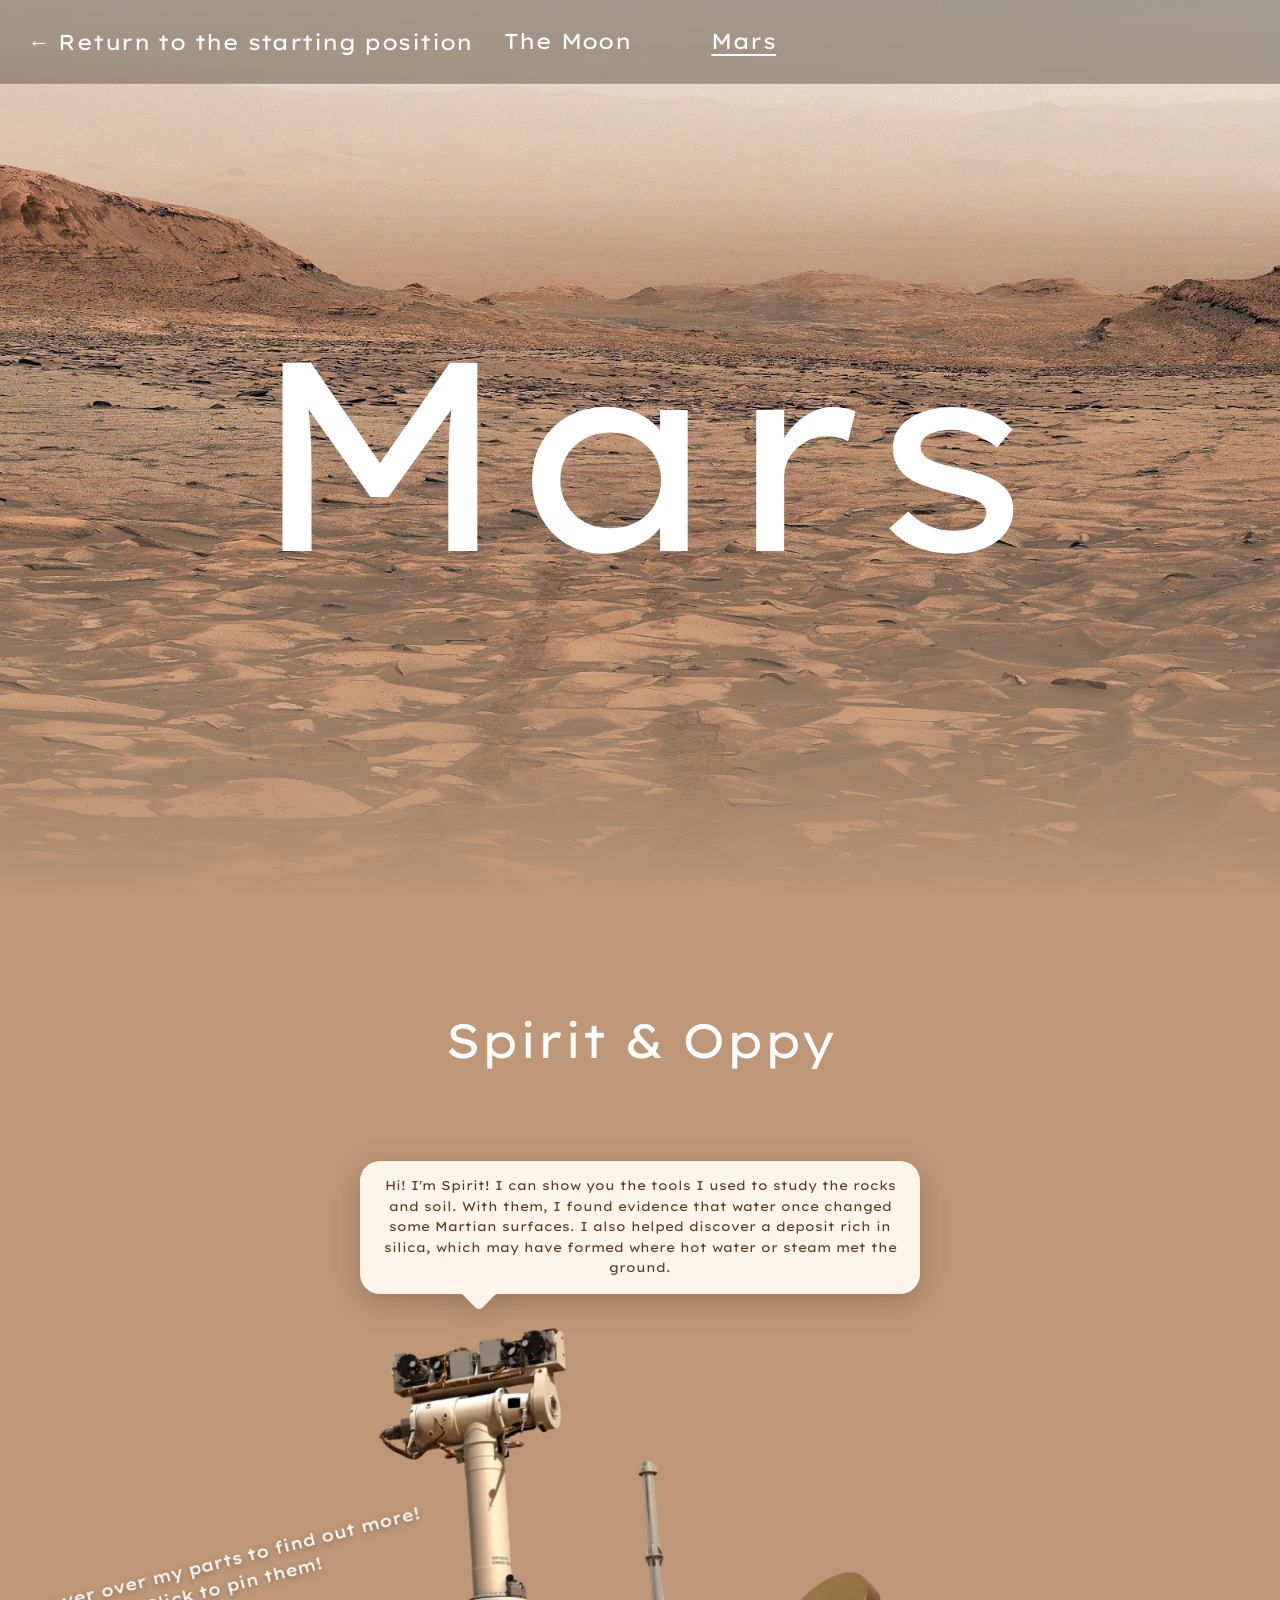
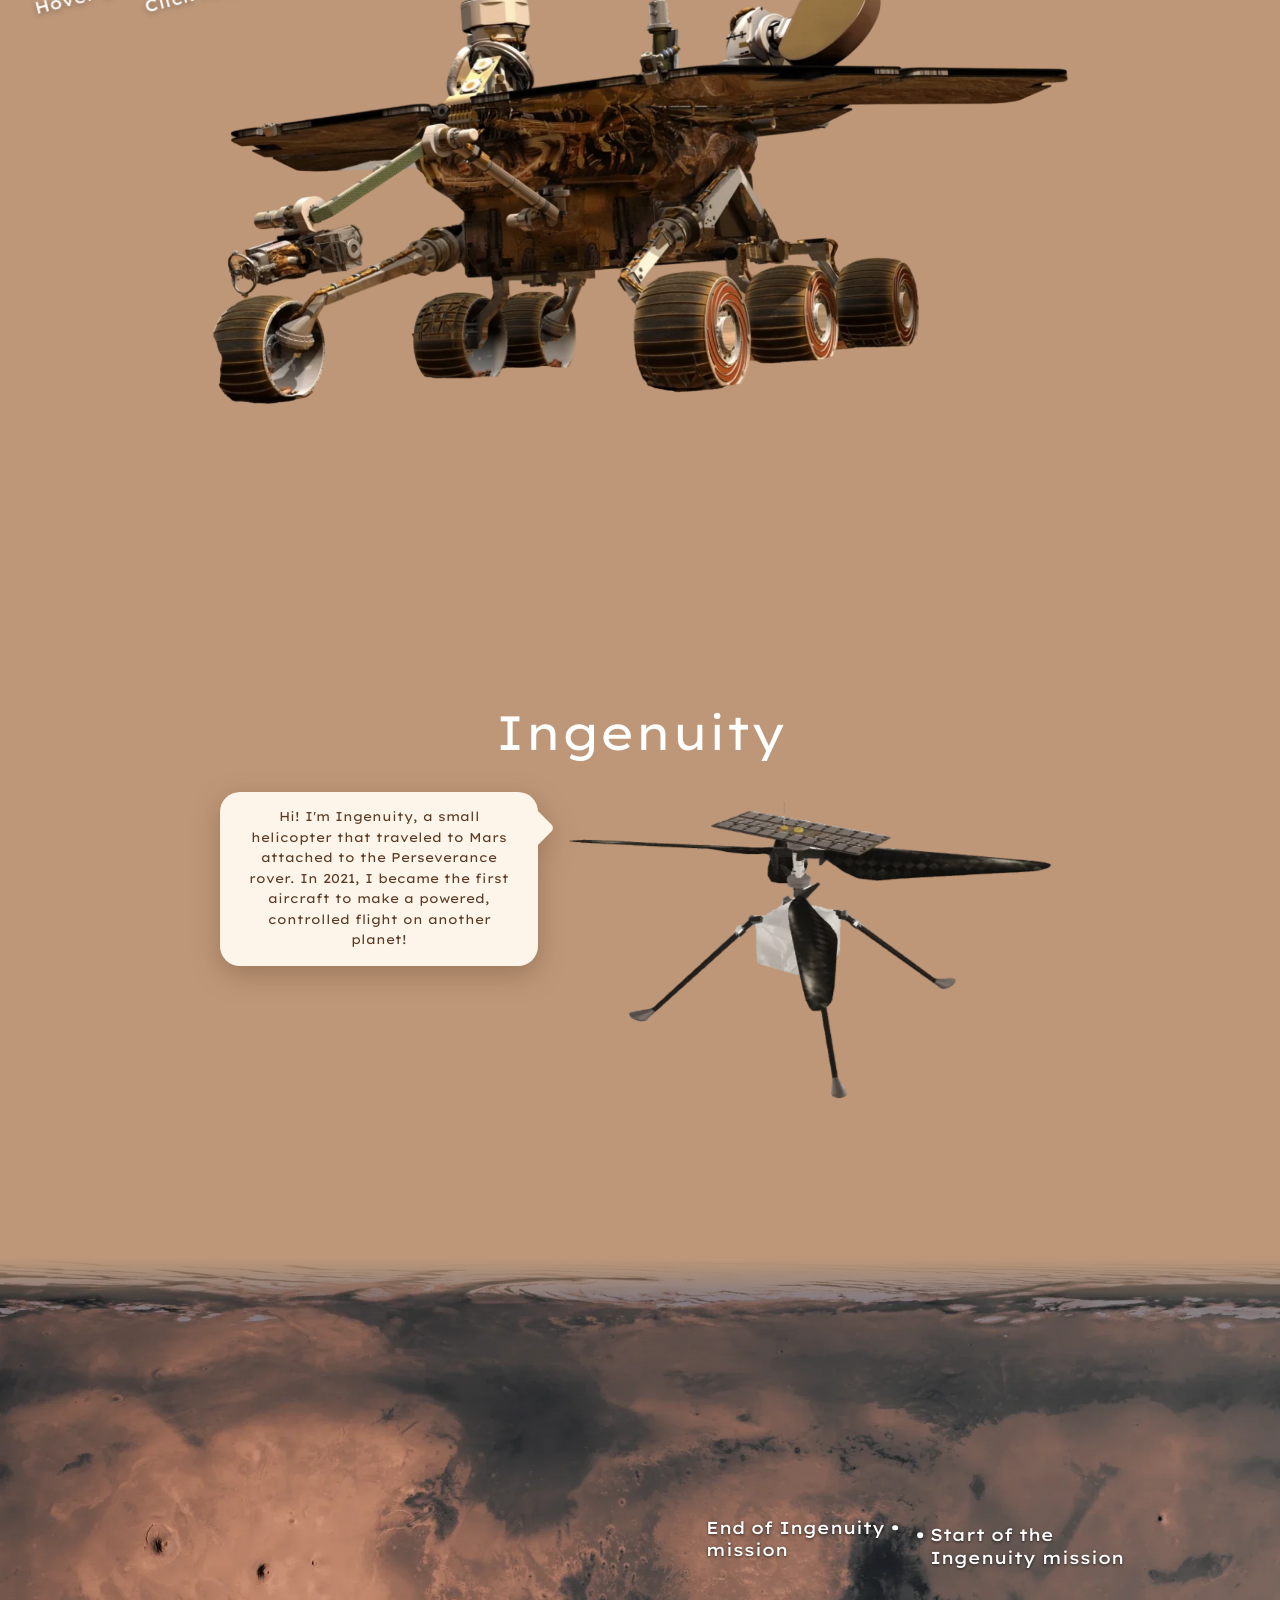
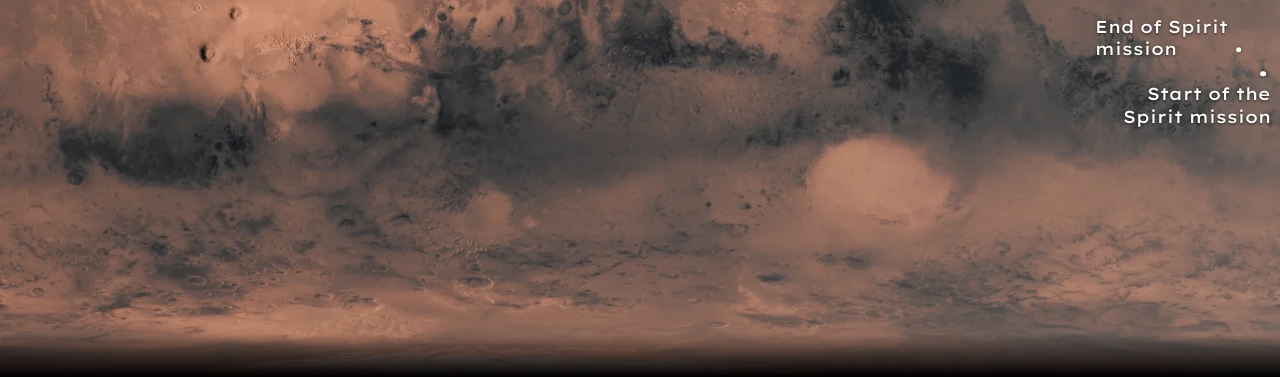
==== commit ca21685c: "Added a map at the end of the Mars page, it shows the start and end of both missions. Fixed the outl" ====
--- a/website/mars.html
+++ b/website/mars.html
@@ -14,6 +14,8 @@
   <link rel="stylesheet" href="style.css">
   <!-- NEW: styles for the pictures with clickable parts + dialogs -->
   <link rel="stylesheet" href="figures.css">
+  <!-- NEW: styles for the map at the bottom -->
+  <link rel="stylesheet" href="map.css">
 </head>
 <body class="page-mars">
 
@@ -43,7 +45,6 @@
       <div class="bubbles">
         <div class="bubble" data-part="default">
           <p>Hi! I'm Spirit! I can show you the tools I used to study the rocks and soil. With them, I found evidence that water once changed some Martian surfaces. I also helped discover a deposit rich in silica, which may have formed where hot water or steam met the ground.</p>
-          <p class="hint">Click on my parts, and I'll tell you more about them!</p>
         </div>
 
         <div class="bubble" data-part="wheels">
@@ -56,14 +57,17 @@
 
         <div class="bubble" data-part="pancam">
           <div class="bubble-body">
-            <p>To make a color picture, my Pancam takes three pictures of the same scene: one through a <span class="c-red">red</span> filter, one through a <span class="c-green">green</span> filter, and one through a <span class="c-blue">blue</span> filter. A computer combines them into one color image.</p>
-            <img src="images/pancam-color.webp" alt="">
+            <p>My Pancam takes two pictures of the same landscape from slightly different positions, just like your two eyes do. Put together, they make an anaglyph stereo image like this one, which shows depth on a flat, two-dimensional picture!</p>
+            <img class="wide" src="images/pancam-color.webp" alt="">
           </div>
         </div>
       </div>
 
       <div class="figure-picture">
         <img src="images/rover.webp" alt="A Mars Exploration Rover">
+
+        <!-- The tilted "how to use me" text. Fades away after the first hover/click. -->
+        <p class="figure-hint" aria-hidden="true">Hover over my parts to find out more!<br>Click to pin them!</p>
 
         <!-- Clickable parts. clip-path = a rough area around the part;
              the white outline itself hugs the real edges of the picture. -->
@@ -124,6 +128,19 @@
     </section>
   </main>
 
+  <!-- NEW: map of where the missions started and ended.
+       left/top = the exact spot on the map, in % of its width/height. -->
+  <section class="mission-map">
+    <div class="map">
+      <img src="images/mars-map.webp" alt="Map of Mars showing where the Spirit and Ingenuity missions started and ended" width="1920" height="1080">
+
+      <div class="pin pin-left" style="left: 69.93%; top: 37.60%"><span>End of Ingenuity<br>mission</span></div>
+      <div class="pin pin-right" style="left: 71.86%; top: 38.65%"><span>Start of the<br>Ingenuity mission</span></div>
+      <div class="pin pin-left-up" style="left: 96.77%; top: 54.54%"><span>End of Spirit<br>mission</span></div>
+      <div class="pin pin-below" style="left: 98.66%; top: 57.86%"><span>Start of the<br>Spirit mission</span></div>
+    </div>
+  </section>
+
   <!-- Short fade from the page color into black at the very end -->
   <div class="fade-to-black"></div>
 
--- a/website/figures.css
+++ b/website/figures.css
@@ -137,11 +137,10 @@
   margin: 0;
 }
 
-/* The underlined "click on my parts" line */
-.bubble .hint {
-  margin-top: 6px;
-  text-decoration: underline;
-  text-underline-offset: 3px;
+/* Wide pictures (like the stereo panorama) get more room */
+.bubble img.wide {
+  width: 230px;
+  max-width: 45%;
 }
 
 /* Text + picture side by side. Order = the order in the HTML. */
@@ -218,6 +217,51 @@
   animation: figure-fade-in 0.2s ease-out;
 }
 
+/* ---------- The tilted "Hover over my parts..." text ---------- */
+
+/* Small screens: centered under the picture, slightly tilted */
+.figure-hint {
+  margin: 18px 0 0;
+  text-align: center;
+  font-size: 0.95rem;
+  font-weight: 500;
+  line-height: 1.5;
+  color: #ffffff;
+  text-shadow: 0 2px 6px rgba(0, 0, 0, 0.35);
+  rotate: -3deg;
+  user-select: none;
+  pointer-events: none;
+  transition: opacity 0.6s ease;
+}
+
+/* Wide screens: beside the machine, tilted more.
+   --hint-x / --hint-y / --hint-tilt are set per figure below. */
+@media (min-width: 1250px) {
+  .figure-hint {
+    position: absolute;
+    top: var(--hint-y);
+    width: max-content;
+    margin: 0;
+    font-size: 1.05rem;
+    rotate: var(--hint-tilt);
+  }
+
+  /* text ends at --hint-x (to the LEFT of that spot) */
+  .fig-mer .figure-hint {
+    right: var(--hint-x);
+  }
+
+  /* text starts at --hint-x (to the RIGHT of that spot) */
+  .fig-lm .figure-hint {
+    left: var(--hint-x);
+  }
+}
+
+/* figures.js adds "touched" after the first hover/click: fade away for good */
+.figure.touched .figure-hint {
+  opacity: 0;
+}
+
 /* ---------- Dialog BESIDE the picture (add class "fig-side") ---------- */
 /* Dialog on the left, arrow pointing right at the picture.
    On phones there's no room, so it goes back on top. */
@@ -269,25 +313,31 @@
 
 /* Mars: Spirit & Oppy. Arrow points at the camera head. */
 .fig-mer {
-  --max-w: 760px;
+  --max-w: 880px;
+  --hint-x: 74%;                      /* the text ends here, left of the mast */
+  --hint-y: 33%;
+  --hint-tilt: -14deg;
   --tail-x: 0.317;
 }
 
 /* Mars: Ingenuity. Arrow points at the rotor. */
 .fig-ingenuity {
-  --max-w: 420px;
+  --max-w: 500px;
   --tail-x: 0.49;                     /* phones: arrow under the dialog, at the rotor hub */
   --tail-top: 24px;                   /* wider screens: arrow on the side, near the top */
 }
 
 /* Moon: Lunar Module */
 .fig-lm {
-  --max-w: 520px;
+  --max-w: 640px;
+  --hint-x: 82%;                      /* the text starts here, right of the lander */
+  --hint-y: 24%;
+  --hint-tilt: 14deg;
 }
 
 /* Moon: Lunar rover. Dialog on the upper right, arrow over the seats */
 .fig-lrv {
-  --max-w: 560px;
+  --max-w: 680px;
   --tail-x: 0.8;
   --overlap: 0.18;
 }
@@ -329,4 +379,8 @@
   .bubble.on {
     animation: none;
   }
-}
+
+  .figure-hint {
+    transition: none;
+  }
+}
--- a/website/map.css
+++ b/website/map.css
@@ -0,0 +1,105 @@
+/* ==========================================================
+   MARS MAP at the bottom of the Mars page
+   Pins are placed in % of the map, so they stay on the exact
+   same spot at every screen size.
+   ========================================================== */
+
+/* Full width, so the black fade at the bottom reaches both sides */
+.mission-map {
+  margin-top: 60px;
+}
+
+.map {
+  position: relative;
+  container-type: inline-size;        /* lets text size follow the map's width (cqw) */
+}
+
+.map img {
+  display: block;
+  width: 100%;
+  height: auto;
+  user-select: none;
+  -webkit-user-drag: none;
+}
+
+/* Short fades: page color into the map at the top,
+   map into black at the bottom (both cover the unused poles) */
+.map::after {
+  content: '';
+  position: absolute;
+  inset: 0;
+  pointer-events: none;
+  background: linear-gradient(
+    to bottom,
+    var(--page-color) 0%,
+    transparent 6%,
+    transparent 94%,
+    #000000 100%
+  );
+}
+
+/* The map now ends the page in black, so the usual
+   fade-to-black strip under it isn't needed */
+.mission-map + .fade-to-black {
+  display: none;
+}
+
+/* ---------- Pins ---------- */
+
+/* A pin is a 0x0 point exactly on its spot (left/top in the HTML).
+   The dot and the label are placed around that point. */
+.pin {
+  position: absolute;
+  z-index: 1;
+  width: 0;
+  height: 0;
+  font-size: max(1.35cqw, 8px);       /* grows and shrinks with the map */
+  font-weight: 500;
+  line-height: 1.3;
+  color: #ffffff;
+  text-shadow: 0 1px 3px rgba(0, 0, 0, 0.7);
+}
+
+/* The dot, centered on the spot */
+.pin::before {
+  content: '';
+  position: absolute;
+  left: 0;
+  top: 0;
+  width: max(0.45cqw, 5px);
+  height: max(0.45cqw, 5px);
+  border-radius: 50%;
+  background: #ffffff;
+  box-shadow: 0 0 4px rgba(0, 0, 0, 0.6);
+  transform: translate(-50%, -50%);
+}
+
+.pin span {
+  position: absolute;
+  width: max-content;
+}
+
+/* Label to the RIGHT of the dot, first line level with the dot */
+.pin-right span {
+  left: 0.6em;
+  top: -0.65em;
+}
+
+/* Label to the LEFT of the dot, first line level with the dot */
+.pin-left span {
+  right: 0.6em;
+  top: -0.65em;
+}
+
+/* Label to the LEFT of the dot, LAST line level with the dot */
+.pin-left-up span {
+  right: 0.6em;
+  bottom: -0.65em;
+}
+
+/* Label UNDER the dot, ending just past it (for pins near the right edge) */
+.pin-below span {
+  right: -0.5em;
+  top: 0.55em;
+  text-align: right;
+}
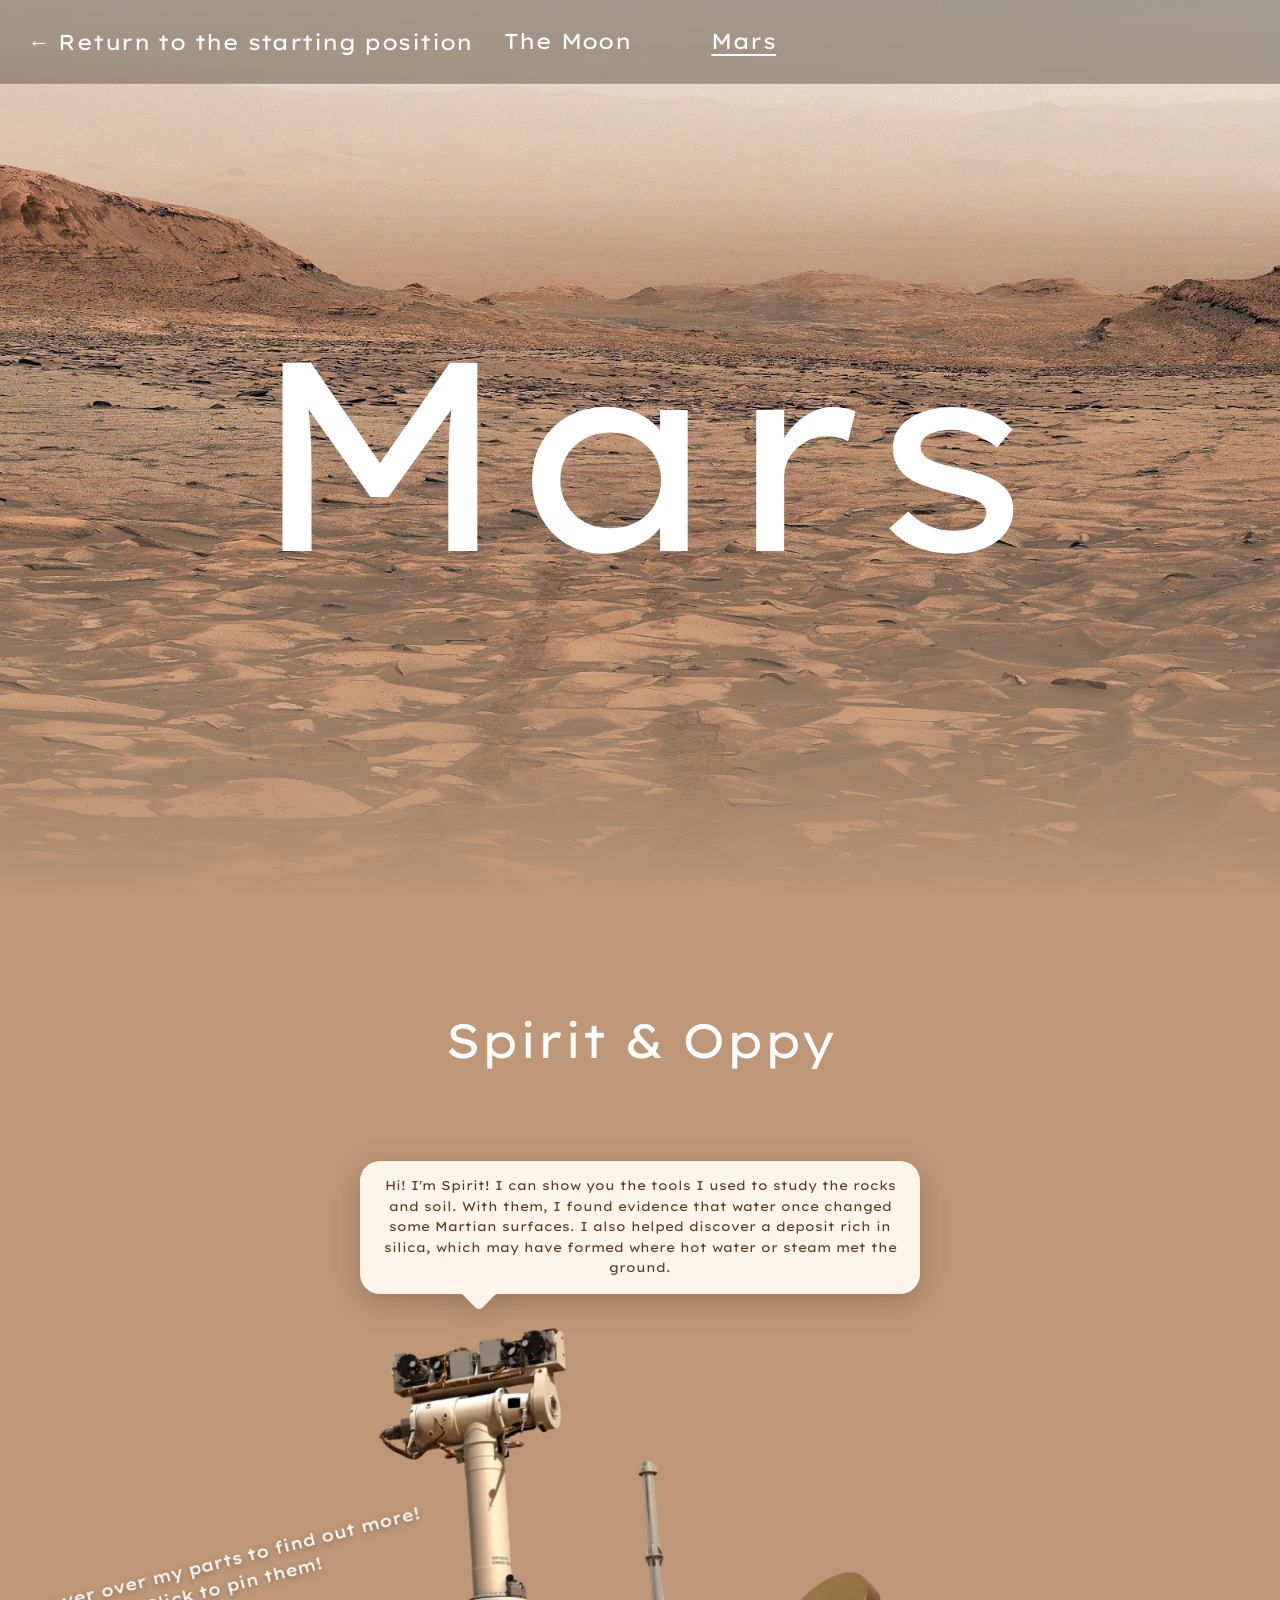
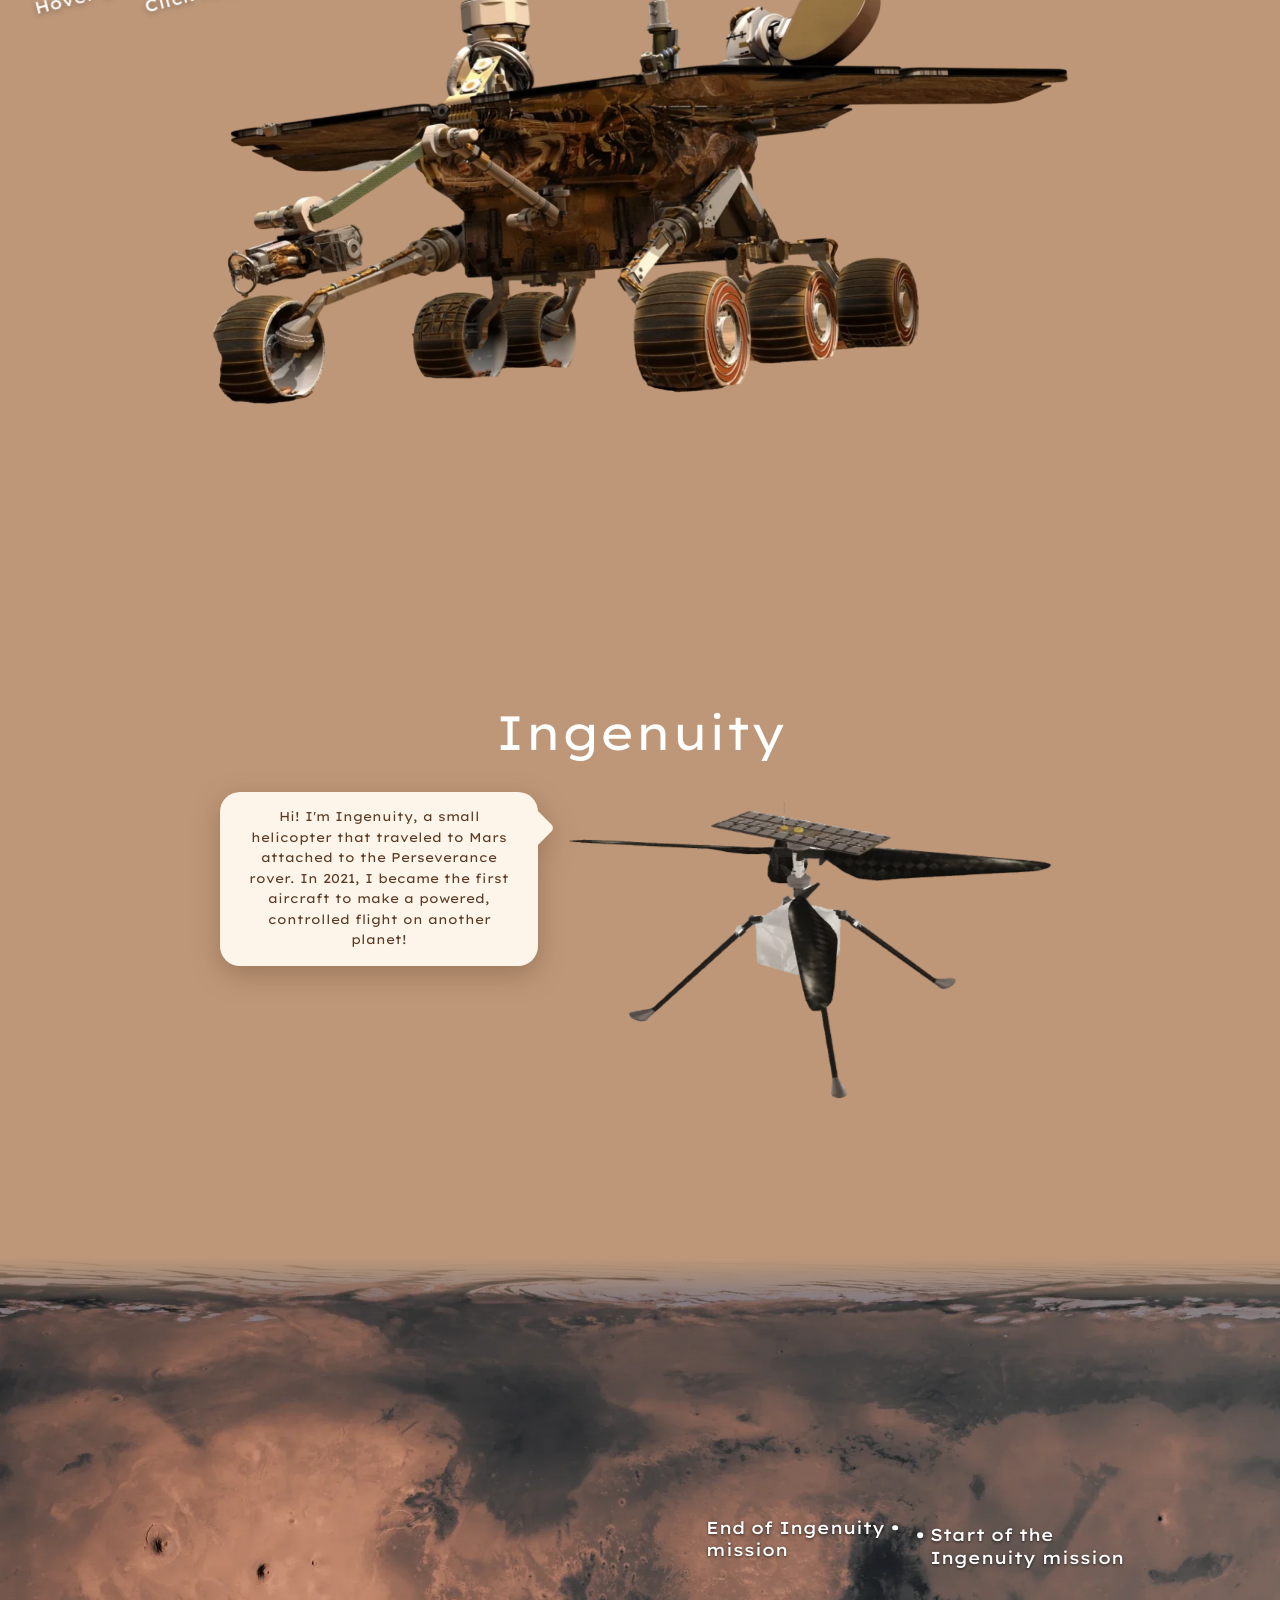
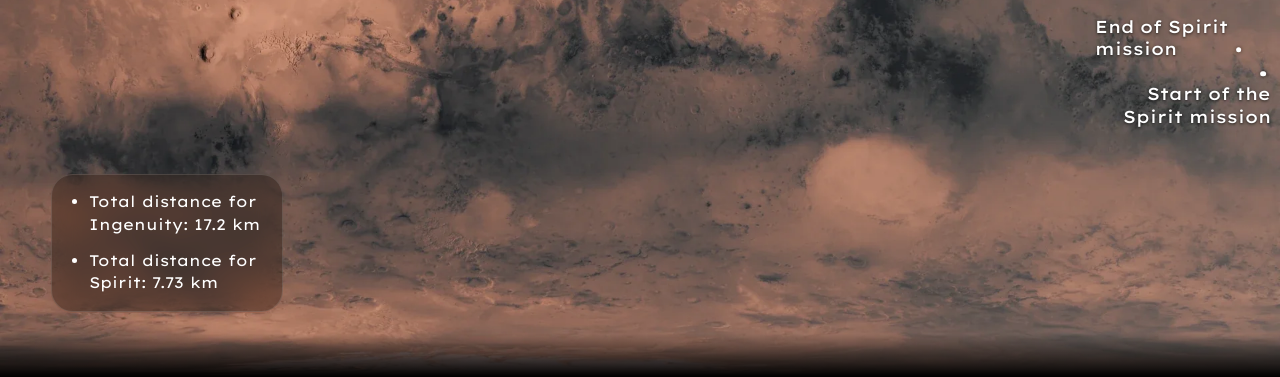
==== commit 5d6317cd: "Added a frosty window on the map to have the information about eahc journey + fixed the bottom shado" ====
--- a/website/mars.html
+++ b/website/mars.html
@@ -138,6 +138,13 @@
       <div class="pin pin-right" style="left: 71.86%; top: 38.65%"><span>Start of the<br>Ingenuity mission</span></div>
       <div class="pin pin-left-up" style="left: 96.77%; top: 54.54%"><span>End of Spirit<br>mission</span></div>
       <div class="pin pin-below" style="left: 98.66%; top: 57.86%"><span>Start of the<br>Spirit mission</span></div>
+
+      <!-- NEW: frosted box in the bottom-left corner -->
+      <ul class="map-facts">
+        <!-- &nbsp; keeps the number and "km" together on one line -->
+        <li>Total distance for<br>Ingenuity: 17.2&nbsp;km</li>
+        <li>Total distance for<br>Spirit: 7.73&nbsp;km</li>
+      </ul>
     </div>
   </section>
 
--- a/website/map.css
+++ b/website/map.css
@@ -103,3 +103,35 @@
   top: 0.55em;
   text-align: right;
 }
+
+/* ---------- Frosted box in the bottom-left corner ---------- */
+
+/* Same look as the top bar: same tint, blur, and thin light border */
+.map-facts {
+  position: absolute;
+  z-index: 1;
+  left: 4%;
+  bottom: 9%;                         /* stays above the black fade */
+  width: max-content;                 /* as wide as the longest line */
+  margin: 0;
+  padding: 1.1em 1.4em 1.1em 2.4em;   /* extra room on the left for the bullets */
+
+  background: var(--bar-tint, rgba(30, 20, 15, 0.35));
+  backdrop-filter: blur(14px) saturate(140%);
+  -webkit-backdrop-filter: blur(14px) saturate(140%);
+  border: 1px solid rgba(255, 255, 255, 0.12);
+  border-radius: 1.4em;
+
+  font-size: max(1.2cqw, 8px);        /* grows and shrinks with the map */
+  line-height: 1.45;
+  color: #ffffff;
+  list-style: disc;
+}
+
+.map-facts li + li {
+  margin-top: 0.9em;                  /* the gap between the two facts */
+}
+
+.map-facts li::marker {
+  color: #ffffff;
+}
